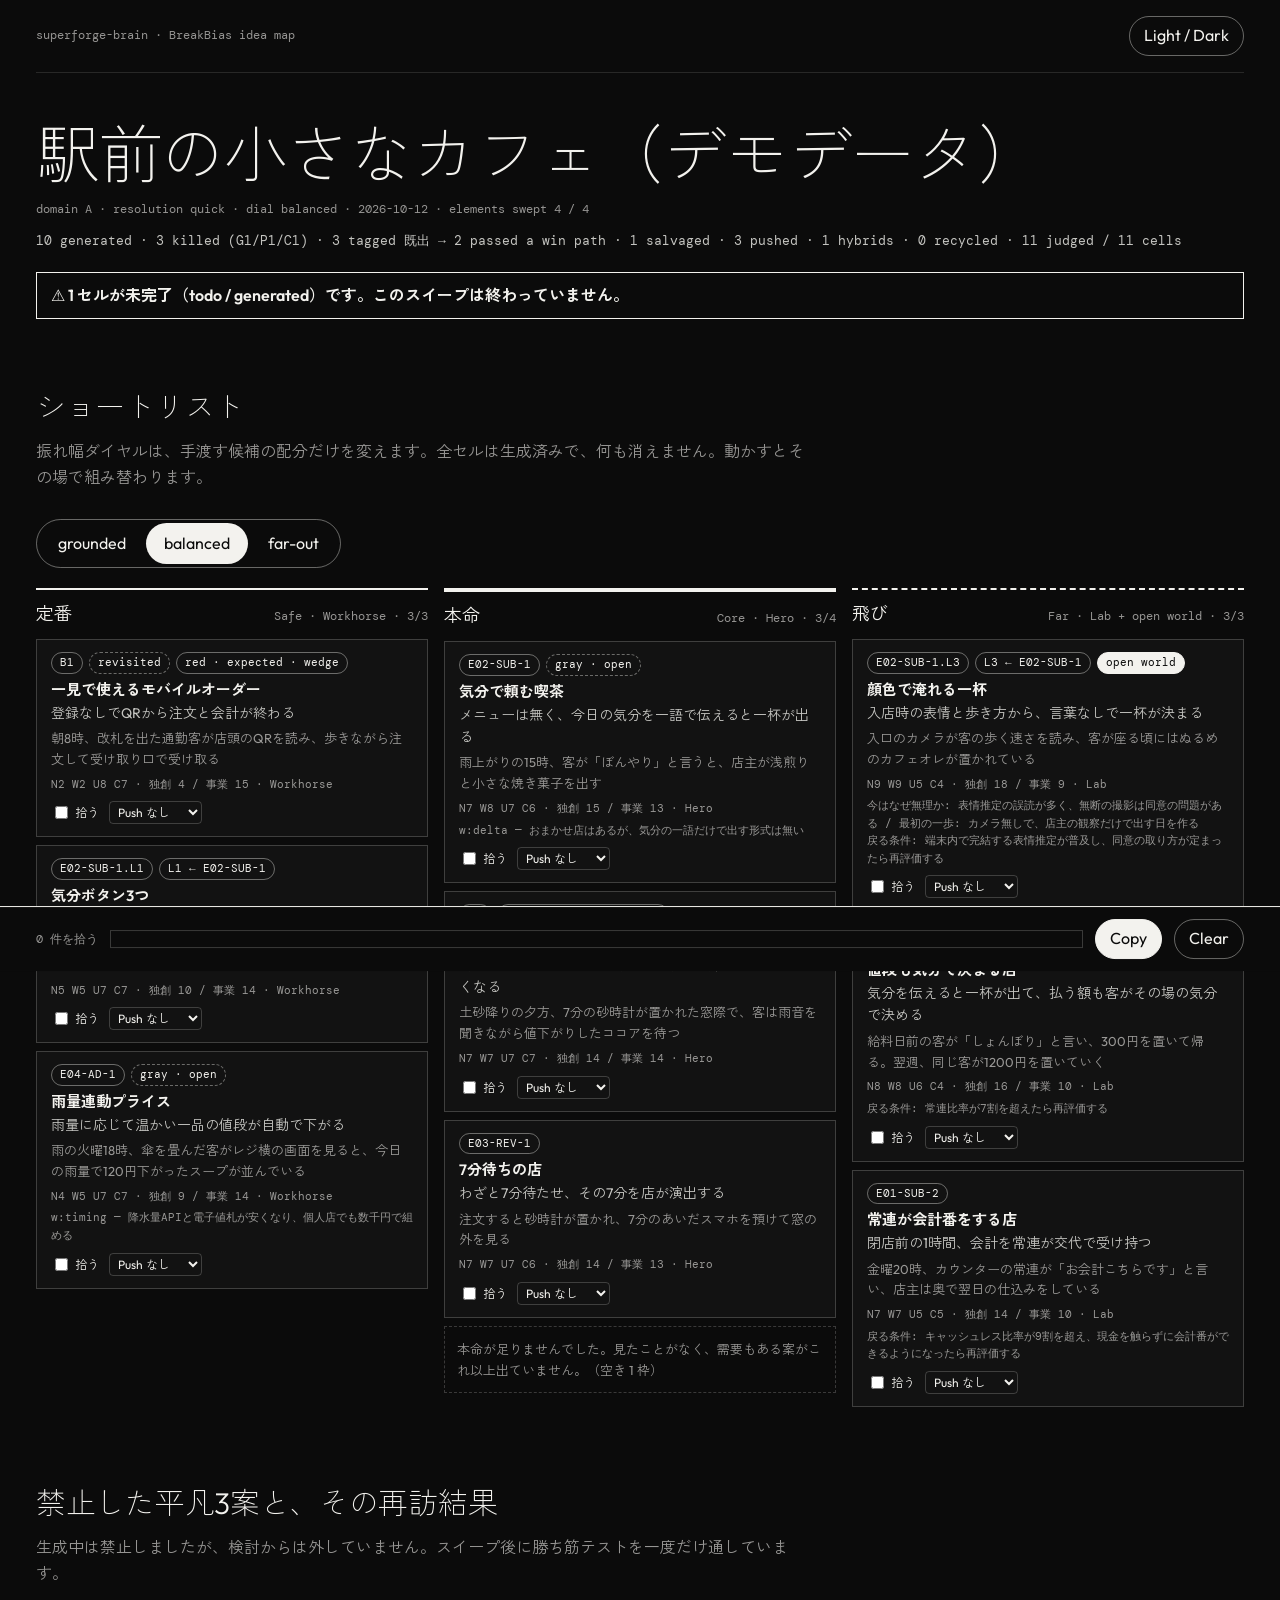
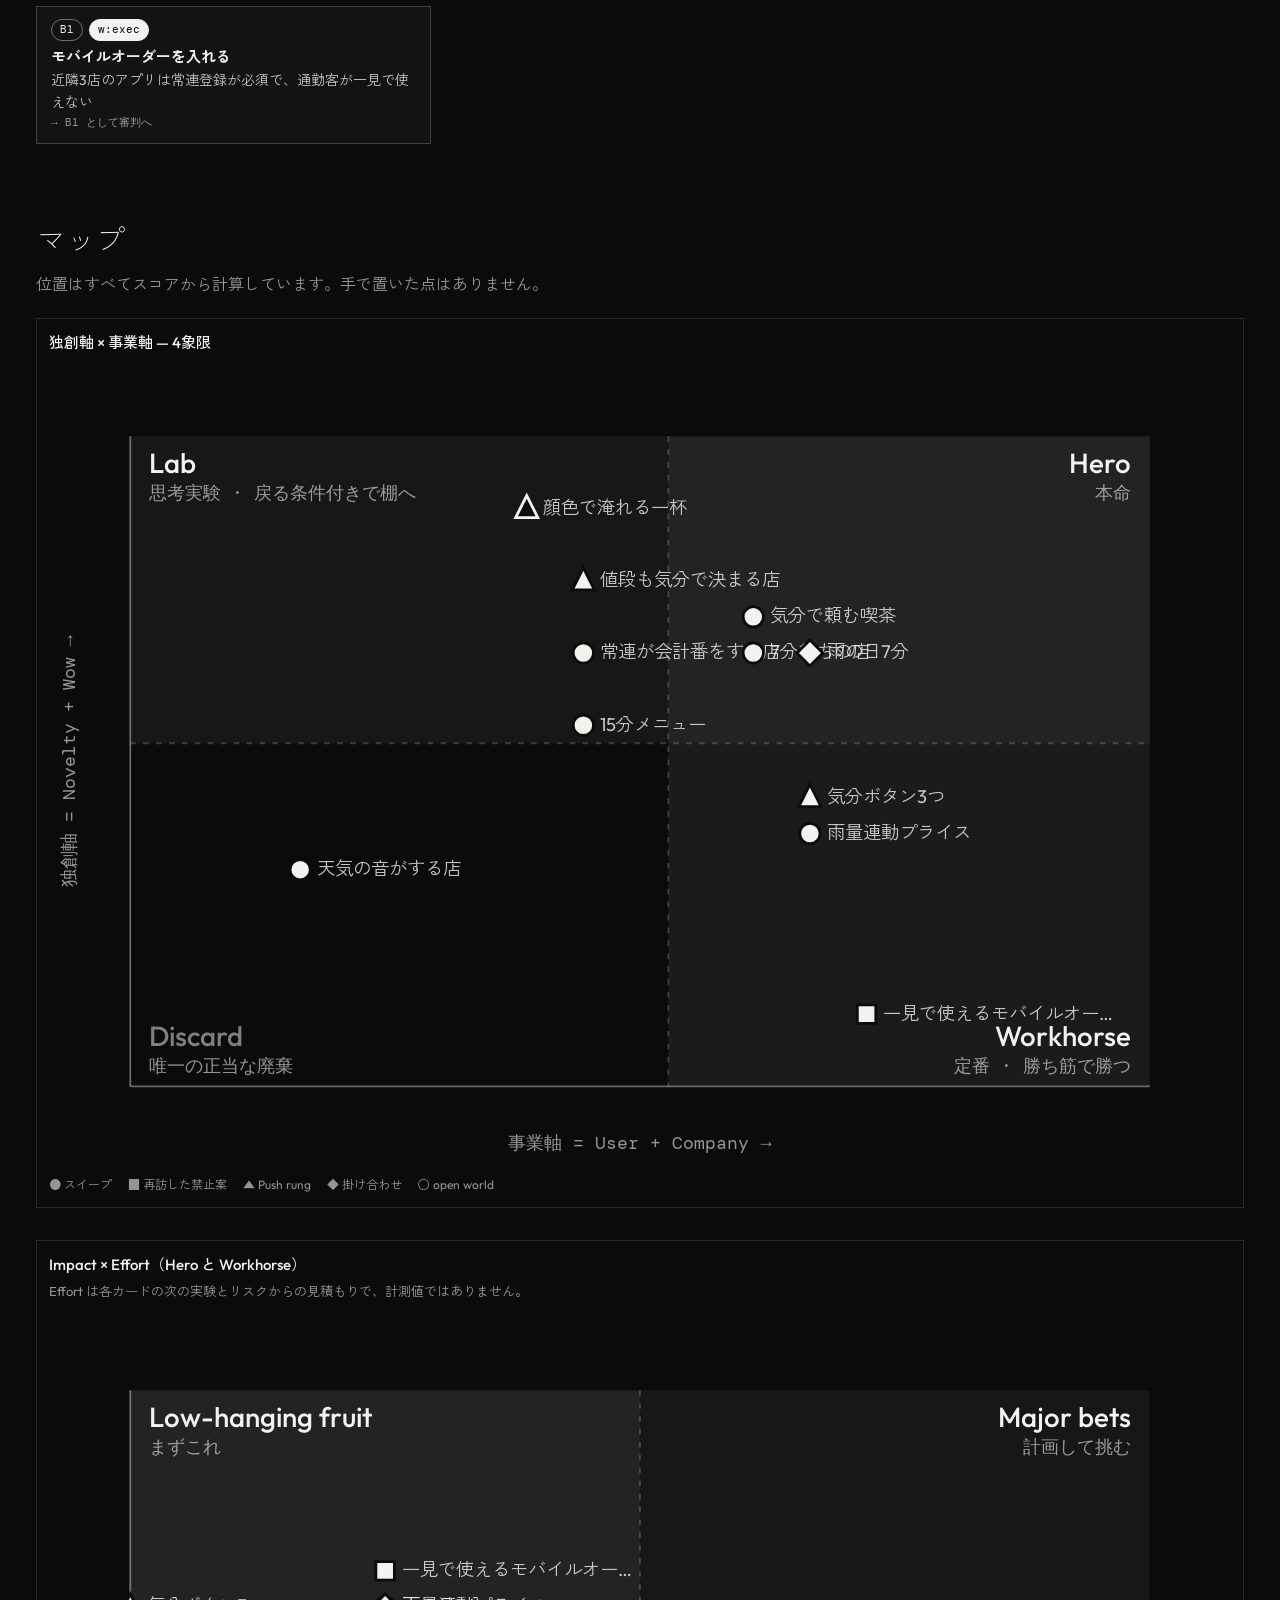
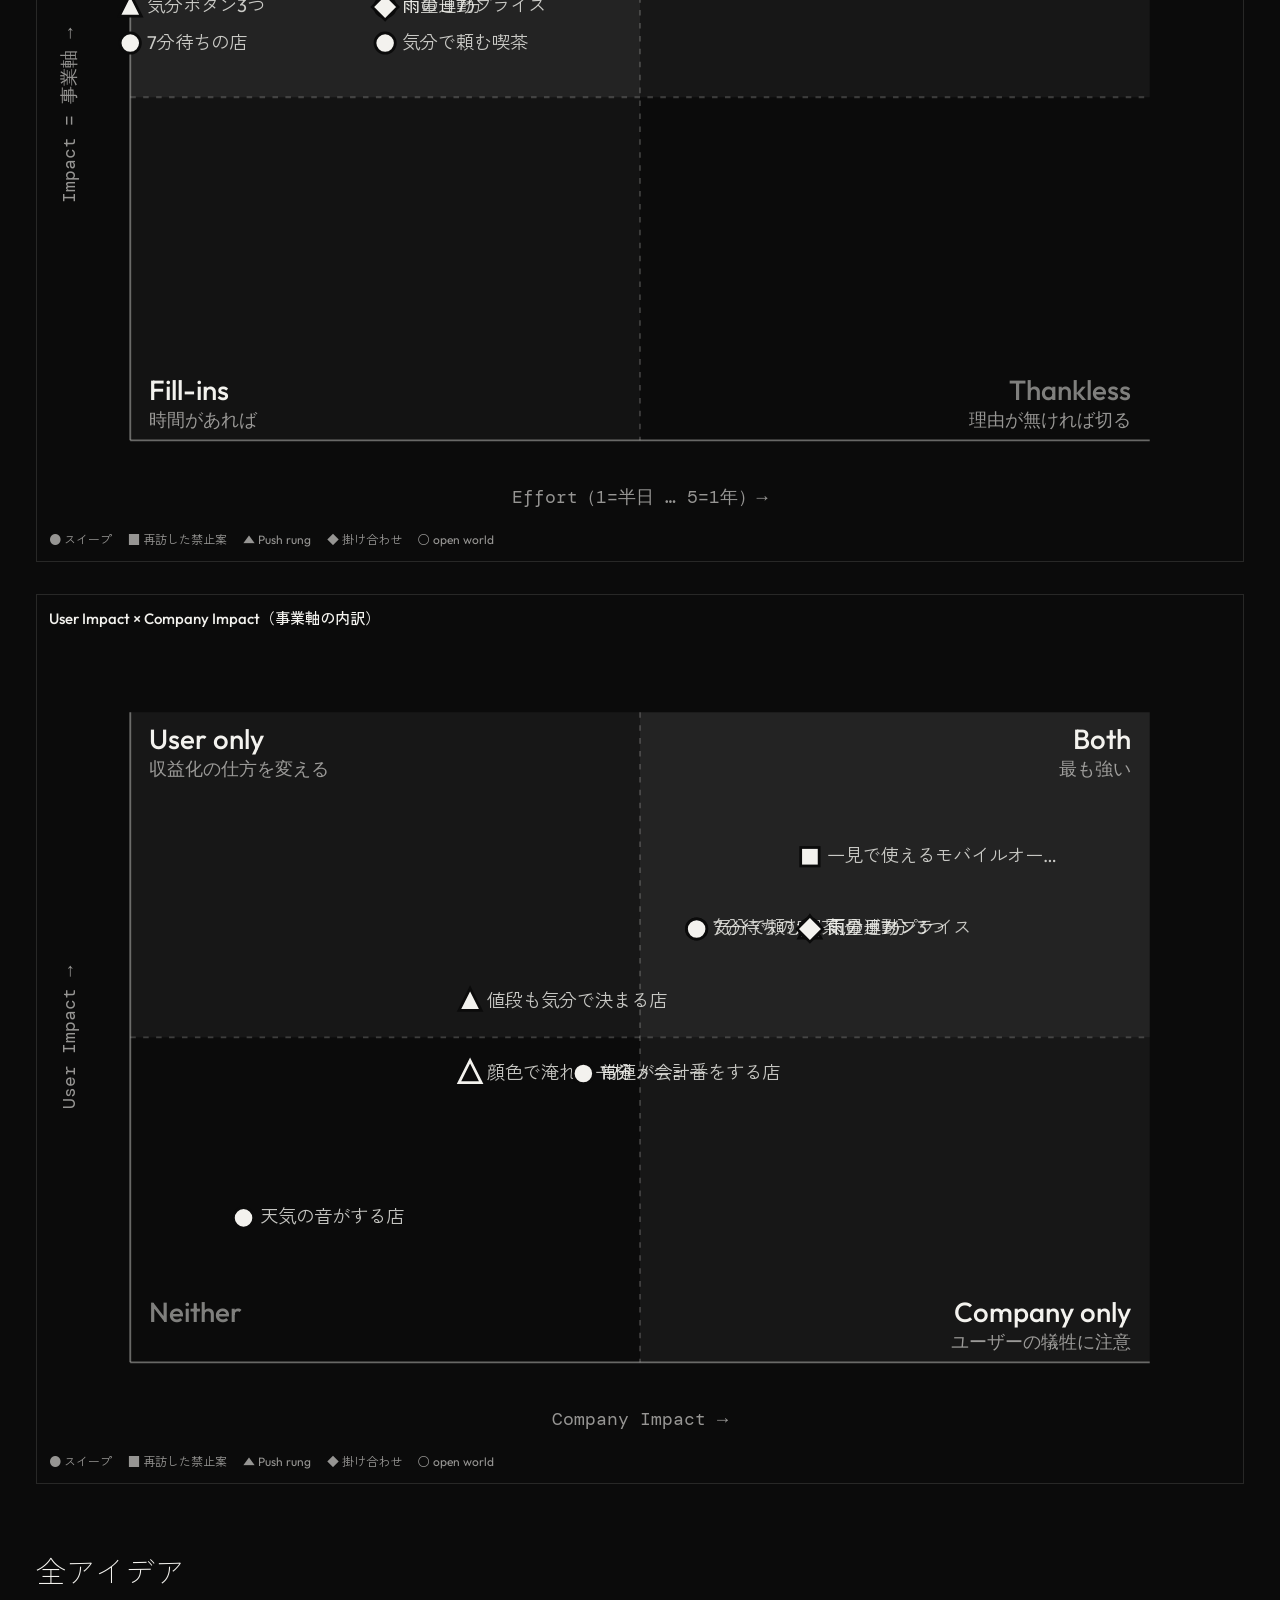
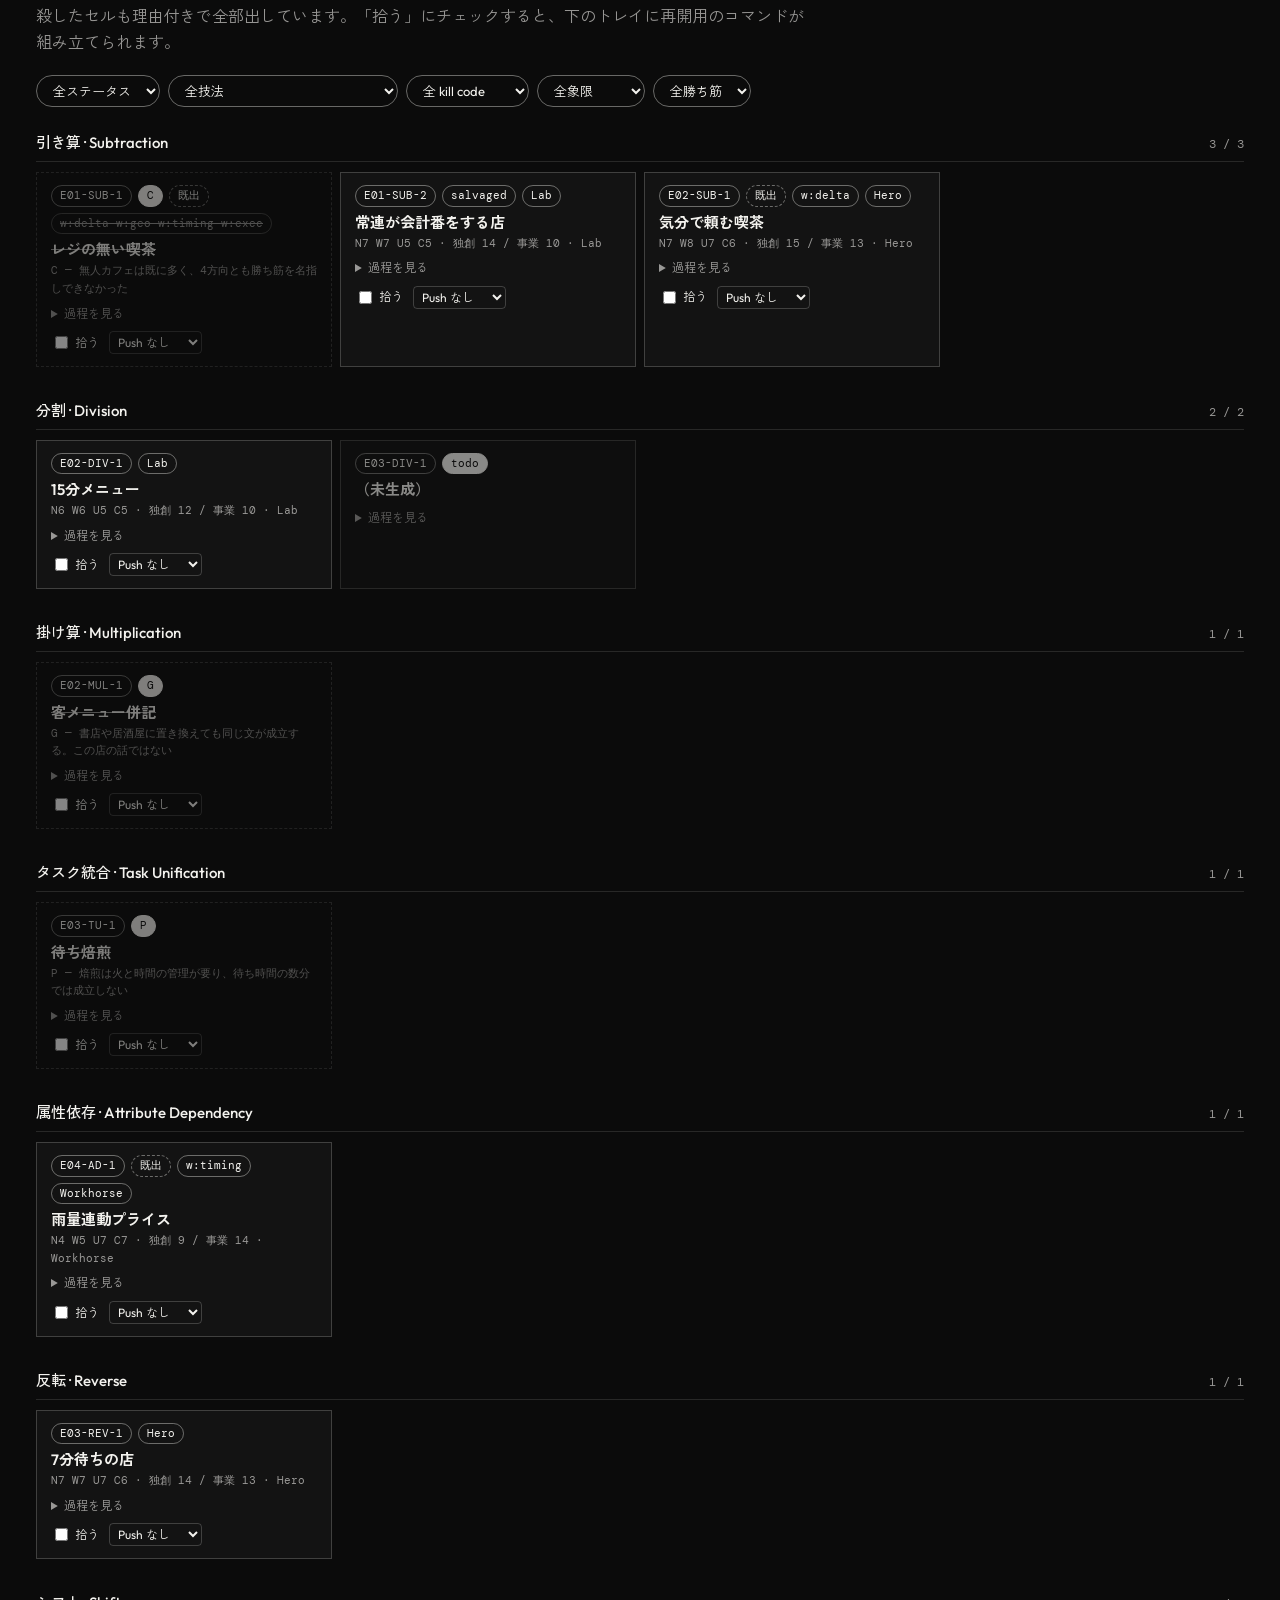
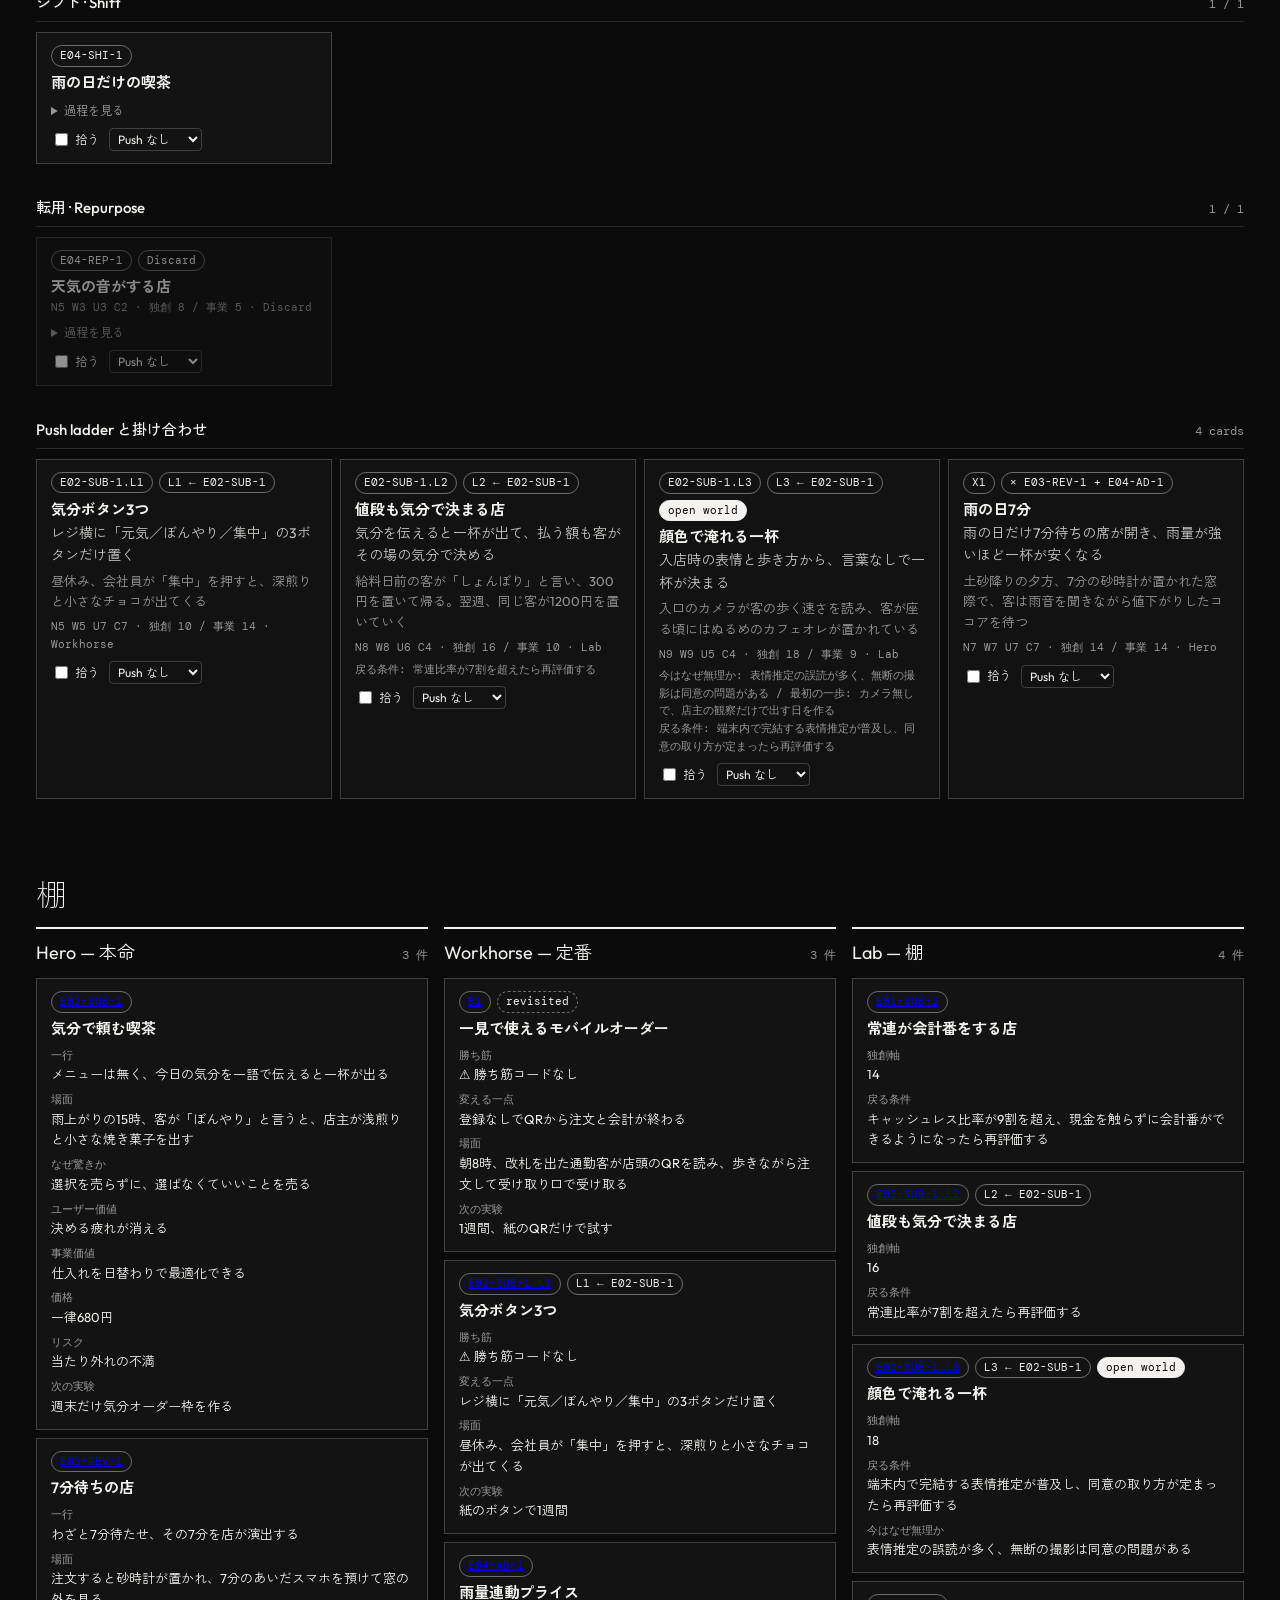
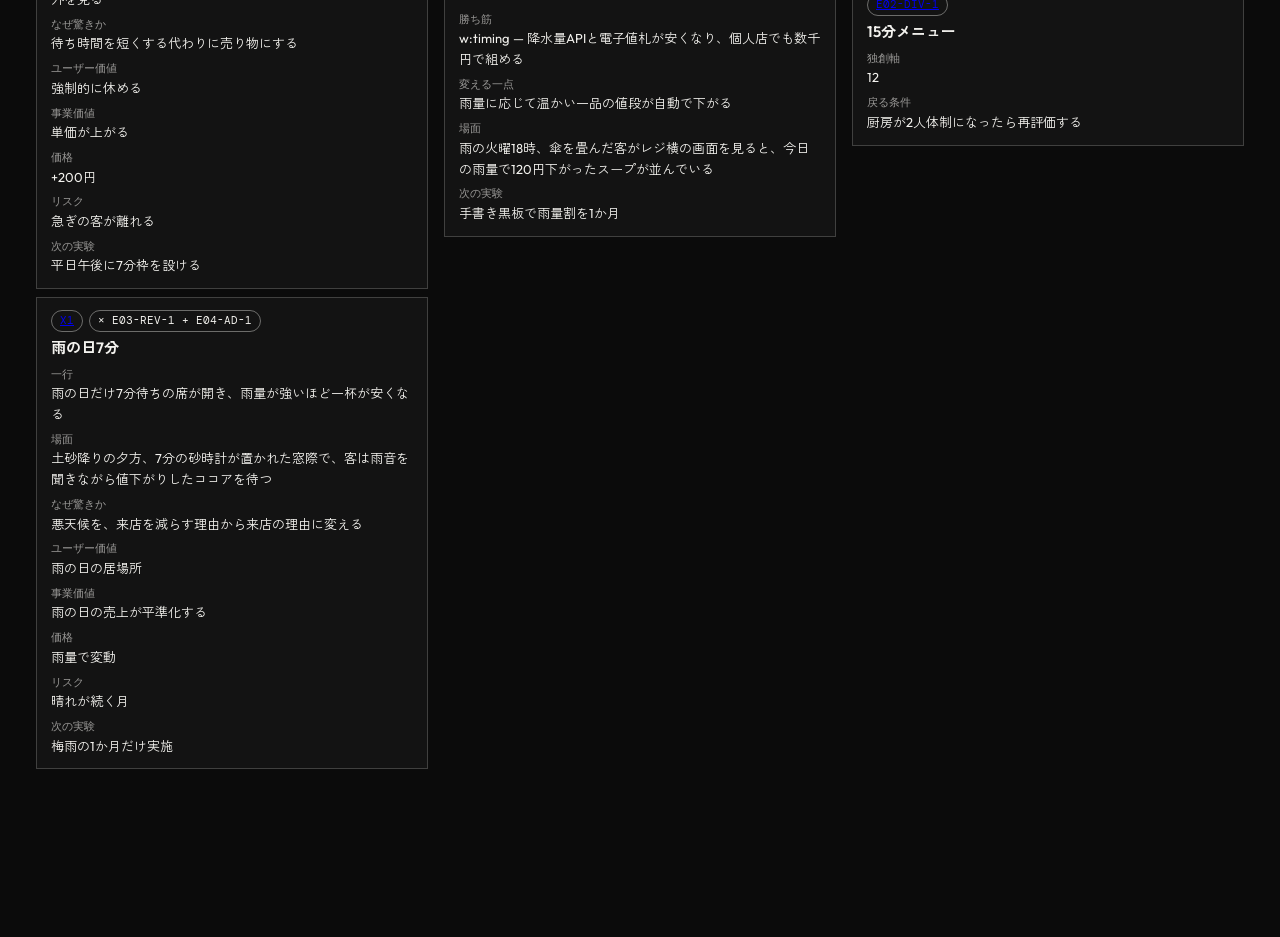
==== skills/superforge-brain/assets/idea-map.html @ 6068661b "superforge-brain v5: range dial, push ladder, recycle, fresh-context sweep Real runs surfaced two re" ====
<!doctype html>
<html lang="ja" class="dark">
<head>
<meta charset="utf-8">
<meta name="viewport" content="width=device-width, initial-scale=1">
<title>BreakBias Idea Map</title>
<!--
  Reference implementation of references/idea-map-output.md.
  To use: copy to docs/product-idea.html and replace ONLY the JSON inside
  <script type="application/json" id="ledger"> with docs/product-idea.ledger.json.
  Everything on the page — shortlist, maps, board, coverage line — is computed
  from that one object. Quadrants and lanes are derived from scores here and
  must never be written into the ledger.
  Visual language: cie-ds rules (two colours via tokens, Outfit + DM Mono +
  Zen Kaku Gothic New, no shadows, 280–420ms expo motion, reduced-motion aware).
  Fonts are progressive enhancement; the page works offline from file://.
-->
<link rel="stylesheet" href="https://fonts.googleapis.com/css2?family=DM+Mono:wght@400&family=Outfit:wght@100..900&family=Zen+Kaku+Gothic+New:wght@400;700&display=swap">
<style>
  :root {
    --cie-ink: #0b0b0b;
    --cie-paper: #f3f2ee;
    --cie-ease-expo: cubic-bezier(0.16, 1, 0.3, 1);
    --cie-dur: 320ms;
    --cie-dur-slow: 420ms;
    --cie-font-sans: "Outfit", "Zen Kaku Gothic New", system-ui, -apple-system, "Hiragino Sans", "Yu Gothic", sans-serif;
    --cie-font-mono: "DM Mono", ui-monospace, "SFMono-Regular", Menlo, monospace;
    --background: var(--cie-paper);
    --foreground: var(--cie-ink);
  }
  :root.dark {
    --background: var(--cie-ink);
    --foreground: var(--cie-paper);
  }
  /* alpha steps of the foreground — the only "other colours" allowed */
  :root { --fg-80: color-mix(in srgb, var(--foreground) 80%, transparent);
          --fg-60: color-mix(in srgb, var(--foreground) 60%, transparent);
          --fg-40: color-mix(in srgb, var(--foreground) 40%, transparent);
          --fg-20: color-mix(in srgb, var(--foreground) 20%, transparent);
          --fg-12: color-mix(in srgb, var(--foreground) 12%, transparent);
          --fg-06: color-mix(in srgb, var(--foreground) 6%, transparent);
          --fg-03: color-mix(in srgb, var(--foreground) 3%, transparent); }

  * { box-sizing: border-box; }
  html { -webkit-text-size-adjust: 100%; }
  body { margin: 0; background: var(--background); color: var(--foreground);
         font-family: var(--cie-font-sans); font-weight: 400; line-height: 1.6;
         transition: background var(--cie-dur) var(--cie-ease-expo), color var(--cie-dur) var(--cie-ease-expo); }
  .wrap { max-width: 1240px; margin: 0 auto; padding: 0 16px 160px; }
  .mono { font-family: var(--cie-font-mono); letter-spacing: 0; }
  h1 { font-weight: 200; font-size: clamp(32px, 6vw, 64px); line-height: 1.05; margin: 48px 0 12px; letter-spacing: -0.02em; }
  h2 { font-weight: 300; font-size: clamp(22px, 3vw, 30px); margin: 64px 0 8px; letter-spacing: -0.01em; }
  h3 { font-weight: 500; font-size: 15px; margin: 0; }
  p.lead { color: var(--fg-60); margin: 0 0 20px; max-width: 70ch; }
  hr { border: 0; border-top: 1px solid var(--fg-12); margin: 0; }
  button, select, input { font: inherit; color: inherit; }
  :focus-visible { outline: 2px solid var(--foreground); outline-offset: 2px; }

  .topbar { display: flex; justify-content: space-between; align-items: center; gap: 12px;
            padding: 16px 0; border-bottom: 1px solid var(--fg-12); }
  .tag { font-family: var(--cie-font-mono); font-size: 12px; color: var(--fg-60); }
  .btn { background: transparent; border: 1px solid var(--fg-40); border-radius: 999px; padding: 6px 14px;
         cursor: pointer; transition: background var(--cie-dur) var(--cie-ease-expo), border-color var(--cie-dur) var(--cie-ease-expo); }
  .btn:hover { border-color: var(--foreground); }
  .btn.solid { background: var(--foreground); color: var(--background); border-color: var(--foreground); }
  .coverage { font-family: var(--cie-font-mono); font-size: 13px; color: var(--fg-80); padding: 12px 0; }
  .warn { border: 1px solid var(--foreground); padding: 10px 14px; margin: 8px 0; font-weight: 600; }
  .warn::before { content: "⚠ "; }

  /* dial */
  .dial { display: inline-flex; border: 1px solid var(--fg-40); border-radius: 999px; padding: 3px; gap: 2px; margin: 8px 0 20px; }
  .dial button { border: 0; background: transparent; padding: 8px 18px; border-radius: 999px; cursor: pointer;
                 transition: background var(--cie-dur) var(--cie-ease-expo), color var(--cie-dur) var(--cie-ease-expo); }
  .dial button[aria-pressed="true"] { background: var(--foreground); color: var(--background); }
  .lanes { display: grid; grid-template-columns: repeat(3, minmax(0, 1fr)); gap: 16px; }
  .lane { border-top: 2px solid var(--foreground); padding-top: 10px; min-width: 0; }
  .lane[data-lane="safe"] { border-top-style: solid; }
  .lane[data-lane="core"] { border-top-width: 4px; }
  .lane[data-lane="far"] { border-top-style: dashed; }
  .lane-head { display: flex; justify-content: space-between; align-items: baseline; margin-bottom: 10px; }
  .lane-head h3 { font-size: 18px; font-weight: 400; }
  .slot-empty { border: 1px dashed var(--fg-20); padding: 12px; font-size: 13px; color: var(--fg-60); margin-bottom: 8px; }

  /* cards */
  .card { border: 1px solid var(--fg-20); padding: 12px 14px; margin-bottom: 8px; background: var(--fg-03);
          transition: border-color var(--cie-dur) var(--cie-ease-expo), opacity var(--cie-dur) var(--cie-ease-expo), transform var(--cie-dur) var(--cie-ease-expo); }
  .card:hover { border-color: var(--fg-60); }
  .card.enter { animation: rise var(--cie-dur-slow) var(--cie-ease-expo) both; }
  @keyframes rise { from { opacity: 0; transform: translateY(6px); } to { opacity: 1; transform: none; } }
  .card .row { display: flex; gap: 6px; flex-wrap: wrap; align-items: center; margin-bottom: 4px; }
  .card .name { font-weight: 600; font-size: 15px; }
  .card .line { font-size: 14px; color: var(--fg-80); }
  .card .scene { font-size: 13px; color: var(--fg-60); margin-top: 4px; }
  .card.killed { opacity: .5; background: transparent; border-style: dashed; }
  .card.killed .name, .card.killed .line { text-decoration: line-through; text-decoration-color: var(--fg-60); }
  .card.dim { opacity: .55; }
  .badge { font-family: var(--cie-font-mono); font-size: 11px; border: 1px solid var(--fg-40); border-radius: 999px; padding: 1px 8px; white-space: nowrap; }
  .badge.solid { background: var(--foreground); color: var(--background); border-color: var(--foreground); }
  .badge.strike { text-decoration: line-through; opacity: .6; }
  .badge.dashed { border-style: dashed; }
  .meta { font-family: var(--cie-font-mono); font-size: 11px; color: var(--fg-60); }
  .card details { margin-top: 6px; font-size: 13px; }
  .card summary { cursor: pointer; color: var(--fg-60); font-size: 12px; }
  .trace { margin: 6px 0 0; padding: 0; list-style: none; border-left: 1px solid var(--fg-20); }
  .trace li { padding: 2px 0 2px 10px; color: var(--fg-80); }
  .trace b { font-weight: 500; color: var(--foreground); }
  .actions { display: flex; gap: 10px; align-items: center; margin-top: 8px; font-size: 12px; flex-wrap: wrap; }
  .actions label { display: inline-flex; gap: 4px; align-items: center; cursor: pointer; }
  .actions select { background: transparent; border: 1px solid var(--fg-20); border-radius: 4px; padding: 2px 4px; font-size: 12px; }
  .actions select option { background: var(--background); }

  /* banned */
  .banned { display: grid; grid-template-columns: repeat(3, minmax(0, 1fr)); gap: 12px; }

  /* maps */
  .maps { display: grid; grid-template-columns: minmax(0, 1fr); gap: 32px; }
  .mapbox { border: 1px solid var(--fg-12); padding: 12px; }
  .mapbox svg { width: 100%; height: auto; display: block; overflow: visible; }
  .legend { display: flex; gap: 16px; flex-wrap: wrap; font-size: 12px; color: var(--fg-60); margin-top: 8px; }
  .tray-inline { font-size: 12px; color: var(--fg-60); margin-top: 6px; }
  svg text { fill: var(--foreground); font-family: var(--cie-font-sans); }
  svg .q-label { font-size: 15px; font-weight: 500; }
  svg .q-sub { font-size: 10px; fill: var(--fg-60); font-family: var(--cie-font-mono); }
  svg .axis { stroke: var(--fg-40); stroke-width: 1; }
  svg .grid { stroke: var(--fg-20); stroke-width: 1; stroke-dasharray: 3 4; }
  svg .pt { fill: var(--foreground); stroke: var(--background); stroke-width: 1.5; cursor: pointer;
            transition: transform var(--cie-dur) var(--cie-ease-expo); transform-box: fill-box; transform-origin: center; }
  svg .pt:hover { transform: scale(1.6); }
  svg .pt.hollow { fill: var(--background); stroke: var(--foreground); stroke-width: 1.5; }
  svg .pt-label { font-size: 10px; fill: var(--fg-80); pointer-events: none; }

  /* filters + board */
  .filters { display: flex; gap: 8px; flex-wrap: wrap; margin: 12px 0 16px; align-items: center; }
  .filters select { background: transparent; border: 1px solid var(--fg-40); border-radius: 999px; padding: 6px 12px; font-size: 13px; }
  .filters select option { background: var(--background); }
  .tech { margin-top: 24px; }
  .tech-head { display: flex; justify-content: space-between; align-items: baseline; border-bottom: 1px solid var(--fg-12); padding-bottom: 6px; margin-bottom: 10px; }
  .grid-cards { display: grid; grid-template-columns: repeat(auto-fill, minmax(260px, 1fr)); gap: 8px; }

  .shelves { display: grid; grid-template-columns: repeat(3, minmax(0, 1fr)); gap: 16px; }
  dl.kv { margin: 6px 0 0; font-size: 13px; }
  dl.kv dt { color: var(--fg-60); font-size: 11px; font-family: var(--cie-font-mono); margin-top: 6px; }
  dl.kv dd { margin: 0; }

  /* recycle tray */
  .tray { position: fixed; left: 0; right: 0; bottom: 0; background: var(--background); border-top: 1px solid var(--foreground);
          transform: translateY(110%); transition: transform var(--cie-dur) var(--cie-ease-expo); z-index: 10; }
  .tray.open { transform: none; }
  .tray .inner { max-width: 1240px; margin: 0 auto; padding: 12px 16px; display: flex; gap: 12px; align-items: center; flex-wrap: wrap; }
  .tray pre { flex: 1 1 420px; margin: 0; font-family: var(--cie-font-mono); font-size: 13px; white-space: pre-wrap; word-break: break-all;
              border: 1px solid var(--fg-20); padding: 8px 10px; min-width: 0; }

  @media (max-width: 860px) {
    .lanes, .banned, .shelves { grid-template-columns: minmax(0, 1fr); }
  }
  @media (prefers-reduced-motion: reduce) {
    *, *::before, *::after { animation: none !important; transition: none !important; }
  }
</style>
</head>
<body>
<div class="wrap">
  <div class="topbar">
    <span class="tag">superforge-brain · BreakBias idea map</span>
    <button class="btn" id="theme" type="button" aria-label="Toggle light and dark">Light / Dark</button>
  </div>

  <header>
    <h1 id="title"></h1>
    <div class="tag" id="meta"></div>
    <div class="coverage" id="coverage"></div>
    <div id="warnings"></div>
  </header>

  <section aria-labelledby="h-short">
    <h2 id="h-short">ショートリスト</h2>
    <p class="lead">振れ幅ダイヤルは、手渡す候補の配分だけを変えます。全セルは生成済みで、何も消えません。動かすとその場で組み替わります。</p>
    <div class="dial" role="group" aria-label="Range dial" id="dial"></div>
    <div class="lanes" id="lanes"></div>
  </section>

  <section aria-labelledby="h-banned">
    <h2 id="h-banned">禁止した平凡3案と、その再訪結果</h2>
    <p class="lead">生成中は禁止しましたが、検討からは外していません。スイープ後に勝ち筋テストを一度だけ通しています。</p>
    <div class="banned" id="banned"></div>
  </section>

  <section aria-labelledby="h-maps">
    <h2 id="h-maps">マップ</h2>
    <p class="lead">位置はすべてスコアから計算しています。手で置いた点はありません。</p>
    <div class="maps" id="maps"></div>
  </section>

  <section aria-labelledby="h-board">
    <h2 id="h-board">全アイデア</h2>
    <p class="lead">殺したセルも理由付きで全部出しています。「拾う」にチェックすると、下のトレイに再開用のコマンドが組み立てられます。</p>
    <div class="filters" id="filters"></div>
    <div id="board"></div>
  </section>

  <section aria-labelledby="h-shelves">
    <h2 id="h-shelves">棚</h2>
    <div class="shelves" id="shelves"></div>
  </section>
</div>

<div class="tray" id="tray" aria-live="polite">
  <div class="inner">
    <span class="tag" id="tray-count"></span>
    <pre id="tray-cmd"></pre>
    <button class="btn solid" id="tray-copy" type="button">Copy</button>
    <button class="btn" id="tray-clear" type="button">Clear</button>
  </div>
</div>

<script type="application/json" id="ledger">
{
  "schema": "breakbias-ledger/1",
  "subject": "駅前の小さなカフェ（デモデータ）",
  "domain": "A",
  "resolution": "quick",
  "dial": "balanced",
  "generated": "2026-10-12",
  "elements": [
    {"id": "E01", "name": "レジカウンター", "lens": "structural", "bias": "注文と会計は同じ場所で人が受ける", "break_potential": "high", "obvious": ["セルフレジ", "モバイルオーダー", "ポイントカード"]},
    {"id": "E02", "name": "メニュー", "lens": "structural", "bias": "メニューは客が選ぶもの", "break_potential": "high", "obvious": ["季節限定", "写真付きメニュー", "おすすめ表示"]},
    {"id": "E03", "name": "待ち時間", "lens": "process", "bias": "待ち時間は短いほど良い", "break_potential": "med", "obvious": ["呼び出しベル", "事前注文", "Wi-Fi"]},
    {"id": "E04", "name": "天気", "lens": "relational", "bias": "天気は店の外の話", "break_potential": "high", "obvious": ["雨の日割引", "テラス席", "温かい新メニュー"]}
  ],
  "banned": [
    {"id": "B1", "idea": "モバイルオーダーを入れる", "revisit": {"win_path": "w:exec", "reason": "近隣3店のアプリは常連登録が必須で、通勤客が一見で使えない", "card_id": "B1"}},
    {"id": "B2", "idea": "ポイントカードで再来店を促す", "revisit": {"win_path": null, "reason": "差分・地理・時機・実行のどれも名指しできなかった", "card_id": null}},
    {"id": "B3", "idea": "季節限定メニューを出す", "revisit": {"win_path": null, "reason": "全チェーンが既にやっており、変える一点が見つからない", "card_id": null}}
  ],
  "cells": [
    {"id": "E01-SUB-1", "element_id": "E01", "technique": "Subtraction", "sub_method": "除去のみ", "bias": "注文は人が受ける", "form": "レジが無い店", "provider": "人件費とレジ待ちが消える", "user": "並ばずに座れる", "concept": "レジの無い喫茶", "status": "killed", "kill_code": "C", "kill_reason": "無人カフェは既に多く、4方向とも勝ち筋を名指しできなかった", "prior_art": true, "win_path": null, "win_reason": null, "salvaged": false, "merged_into": null, "recycled": false},
    {"id": "E01-SUB-2", "element_id": "E01", "technique": "Subtraction", "sub_method": "除去+代替", "bias": "会計は店員がする", "form": "会計を常連客が交代で受け持つ", "provider": "閉店前の人手が浮く", "user": "常連が店の一部になれる", "concept": "常連が会計番をする店", "status": "judged", "kill_code": null, "kill_reason": null, "prior_art": false, "win_path": null, "win_reason": null, "salvaged": true, "merged_into": null, "recycled": false},
    {"id": "E02-SUB-1", "element_id": "E02", "technique": "Subtraction", "sub_method": "除去のみ", "bias": "メニューは客が選ぶ", "form": "メニューが無い。客は今日の気分だけを言う", "provider": "仕入れを日替わりで最適化できる", "user": "選ぶ疲れが消える", "concept": "気分で頼む喫茶", "status": "judged", "kill_code": null, "kill_reason": null, "prior_art": true, "win_path": "w:delta", "win_reason": "おまかせ店はあるが、気分の一語だけで出す形式は無い", "salvaged": false, "merged_into": null, "recycled": false},
    {"id": "E02-DIV-1", "element_id": "E02", "technique": "Division", "sub_method": "時間分割", "bias": "メニューは一日中同じ", "form": "15分ごとにメニューが入れ替わる", "provider": "ロスを時間で吸収できる", "user": "その時間にしか無い一品", "concept": "15分メニュー", "status": "judged", "kill_code": null, "kill_reason": null, "prior_art": false, "win_path": null, "win_reason": null, "salvaged": false, "merged_into": null, "recycled": false},
    {"id": "E02-MUL-1", "element_id": "E02", "technique": "Multiplication", "sub_method": "×2（所有者を変える）", "bias": "メニューは店が書く", "form": "客が書いたメニューが店のメニューと並ぶ", "provider": "開発コストが下がる", "user": "自分の一品が店に載る", "concept": "客メニュー併記", "status": "killed", "kill_code": "G", "kill_reason": "書店や居酒屋に置き換えても同じ文が成立する。この店の話ではない", "prior_art": false, "win_path": null, "win_reason": null, "salvaged": false, "merged_into": null, "recycled": false},
    {"id": "E03-REV-1", "element_id": "E03", "technique": "Reverse", "sub_method": "コア前提反転", "bias": "待ち時間は短いほど良い", "form": "わざと7分待たせる。その7分が商品", "provider": "回転率は落ちるが単価が上がる", "user": "強制的な休憩が手に入る", "concept": "7分待ちの店", "status": "judged", "kill_code": null, "kill_reason": null, "prior_art": false, "win_path": null, "win_reason": null, "salvaged": false, "merged_into": null, "recycled": false},
    {"id": "E03-TU-1", "element_id": "E03", "technique": "Task Unification", "sub_method": "内部要素に新機能", "bias": "待ち時間は無駄", "form": "待ち時間に豆の焙煎を客が手伝う", "provider": "焙煎の人手", "user": "体験が残る", "concept": "待ち焙煎", "status": "killed", "kill_code": "P", "kill_reason": "焙煎は火と時間の管理が要り、待ち時間の数分では成立しない", "prior_art": false, "win_path": null, "win_reason": null, "salvaged": false, "merged_into": null, "recycled": false},
    {"id": "E04-AD-1", "element_id": "E04", "technique": "Attribute Dependency", "sub_method": "価格×雨量", "bias": "天気は店の外の話", "form": "雨量に応じて温かい一品の値段が下がる", "provider": "雨の日の客足を補える", "user": "雨の日に寄る理由ができる", "concept": "雨量連動プライス", "status": "judged", "kill_code": null, "kill_reason": null, "prior_art": true, "win_path": "w:timing", "win_reason": "降水量APIと電子値札が安くなり、個人店でも数千円で組める", "salvaged": false, "merged_into": null, "recycled": false},
    {"id": "E04-REP-1", "element_id": "E04", "technique": "Repurpose", "sub_method": "Senses", "bias": "天気は見るもの", "form": "店内の音が外の天気をそのまま流す", "provider": "雰囲気づくりが無料", "user": "外を見ずに天気が分かる", "concept": "天気の音がする店", "status": "judged", "kill_code": null, "kill_reason": null, "prior_art": false, "win_path": null, "win_reason": null, "salvaged": false, "merged_into": null, "recycled": false},
    {"id": "E04-SHI-1", "element_id": "E04", "technique": "Shift", "sub_method": "2軸ベクトル反転", "bias": "晴れの日が稼ぎ時", "form": "雨の日だけ開く店", "provider": "晴れの日は別業態で稼ぐ", "user": "雨の日の居場所", "concept": "雨の日だけの喫茶", "status": "survived", "kill_code": null, "kill_reason": null, "prior_art": false, "win_path": null, "win_reason": null, "salvaged": false, "merged_into": null, "recycled": false},
    {"id": "E03-DIV-1", "element_id": "E03", "technique": "Division", "sub_method": "時間分割", "bias": "待つのは店内", "form": "", "provider": "", "user": "", "concept": "", "status": "todo", "kill_code": null, "kill_reason": null, "prior_art": false, "win_path": null, "win_reason": null, "salvaged": false, "merged_into": null, "recycled": false}
  ],
  "cards": [
    {"id": "B1", "source": "revisited", "parent": null, "rung": null, "parents": null, "open_world": false, "name": "一見で使えるモバイルオーダー", "one_line": "登録なしでQRから注文と会計が終わる", "scene": "朝8時、改札を出た通勤客が店頭のQRを読み、歩きながら注文して受け取り口で受け取る", "why_surprising": "", "user_value": "朝の5分が戻る", "business_value": "朝のピークの取りこぼしが減る", "price": "決済手数料のみ", "risks": "常連の会話が減る", "next_experiment": "1週間、紙のQRだけで試す", "impossible_today": null, "first_step": null, "scores": {"novelty": 2, "wow": 2, "user": 8, "company": 7}, "effort": 2, "lab_reentry": null, "market": {"status": "red", "verdict": "wedge", "note": "近隣は会員登録必須。一見対応が楔"}},
    {"id": "E01-SUB-2", "source": "sweep", "parent": null, "rung": null, "parents": null, "open_world": false, "name": "常連が会計番をする店", "one_line": "閉店前の1時間、会計を常連が交代で受け持つ", "scene": "金曜20時、カウンターの常連が「お会計こちらです」と言い、店主は奥で翌日の仕込みをしている", "why_surprising": "客と店員の境目を店が自分で崩す", "user_value": "常連が役割を持てる", "business_value": "閉店前の人件費が浮く", "price": "会計番はコーヒー無料", "risks": "金銭トラブル、保険", "next_experiment": "常連3人と月1回だけ試す", "impossible_today": null, "first_step": null, "scores": {"novelty": 7, "wow": 7, "user": 5, "company": 5}, "effort": 2, "lab_reentry": "キャッシュレス比率が9割を超え、現金を触らずに会計番ができるようになったら再評価する", "market": null},
    {"id": "E02-SUB-1", "source": "sweep", "parent": null, "rung": null, "parents": null, "open_world": false, "name": "気分で頼む喫茶", "one_line": "メニューは無く、今日の気分を一語で伝えると一杯が出る", "scene": "雨上がりの15時、客が「ぼんやり」と言うと、店主が浅煎りと小さな焼き菓子を出す", "why_surprising": "選択を売らずに、選ばなくていいことを売る", "user_value": "決める疲れが消える", "business_value": "仕入れを日替わりで最適化できる", "price": "一律680円", "risks": "当たり外れの不満", "next_experiment": "週末だけ気分オーダー枠を作る", "impossible_today": null, "first_step": null, "scores": {"novelty": 7, "wow": 8, "user": 7, "company": 6}, "effort": 2, "lab_reentry": null, "market": {"status": "gray", "verdict": "open", "note": "おまかせ業態はあるが気分起点は無い"}},
    {"id": "E02-SUB-1.L1", "source": "push", "parent": "E02-SUB-1", "rung": 1, "parents": null, "open_world": false, "name": "気分ボタン3つ", "one_line": "レジ横に「元気／ぼんやり／集中」の3ボタンだけ置く", "scene": "昼休み、会社員が「集中」を押すと、深煎りと小さなチョコが出てくる", "why_surprising": "", "user_value": "3秒で決まる", "business_value": "既存メニューのままで始められる", "price": "追加費用なし", "risks": "飽き", "next_experiment": "紙のボタンで1週間", "impossible_today": null, "first_step": null, "scores": {"novelty": 5, "wow": 5, "user": 7, "company": 7}, "effort": 1, "lab_reentry": null, "market": null},
    {"id": "E02-SUB-1.L2", "source": "push", "parent": "E02-SUB-1", "rung": 2, "parents": null, "open_world": false, "name": "値段も気分で決まる店", "one_line": "気分を伝えると一杯が出て、払う額も客がその場の気分で決める", "scene": "給料日前の客が「しょんぼり」と言い、300円を置いて帰る。翌週、同じ客が1200円を置いていく", "why_surprising": "価格という前提まで客に渡す", "user_value": "懐具合に合わせられる", "business_value": "常連の平均単価が上がる事例がある", "price": "客が決める", "risks": "赤字日", "next_experiment": "閉店前1時間だけ試す", "impossible_today": null, "first_step": null, "scores": {"novelty": 8, "wow": 8, "user": 6, "company": 4}, "effort": 2, "lab_reentry": "常連比率が7割を超えたら再評価する", "market": null},
    {"id": "E02-SUB-1.L3", "source": "push", "parent": "E02-SUB-1", "rung": 3, "parents": null, "open_world": true, "name": "顔色で淹れる一杯", "one_line": "入店時の表情と歩き方から、言葉なしで一杯が決まる", "scene": "入口のカメラが客の歩く速さを読み、客が座る頃にはぬるめのカフェオレが置かれている", "why_surprising": "注文という行為そのものが消える", "user_value": "言葉にしなくていい", "business_value": "体験そのものが話題になる", "price": "一律900円", "risks": "プライバシー、誤読", "next_experiment": "店主の目視で同じことを1日やってみる", "impossible_today": "表情推定の誤読が多く、無断の撮影は同意の問題がある", "first_step": "カメラ無しで、店主の観察だけで出す日を作る", "scores": {"novelty": 9, "wow": 9, "user": 5, "company": 4}, "effort": 5, "lab_reentry": "端末内で完結する表情推定が普及し、同意の取り方が定まったら再評価する", "market": null},
    {"id": "E02-DIV-1", "source": "sweep", "parent": null, "rung": null, "parents": null, "open_world": false, "name": "15分メニュー", "one_line": "15分ごとに一品が入れ替わる", "scene": "14:45に入った客だけが、14:45〜15:00限定の柚子トーストを頼める", "why_surprising": "時間が限定性を作る", "user_value": "偶然の一品", "business_value": "ロスを時間で吸収", "price": "通常価格", "risks": "厨房負荷", "next_experiment": "午後だけ1時間試す", "impossible_today": null, "first_step": null, "scores": {"novelty": 6, "wow": 6, "user": 5, "company": 5}, "effort": 3, "lab_reentry": "厨房が2人体制になったら再評価する", "market": null},
    {"id": "E03-REV-1", "source": "sweep", "parent": null, "rung": null, "parents": null, "open_world": false, "name": "7分待ちの店", "one_line": "わざと7分待たせ、その7分を店が演出する", "scene": "注文すると砂時計が置かれ、7分のあいだスマホを預けて窓の外を見る", "why_surprising": "待ち時間を短くする代わりに売り物にする", "user_value": "強制的に休める", "business_value": "単価が上がる", "price": "+200円", "risks": "急ぎの客が離れる", "next_experiment": "平日午後に7分枠を設ける", "impossible_today": null, "first_step": null, "scores": {"novelty": 7, "wow": 7, "user": 7, "company": 6}, "effort": 1, "lab_reentry": null, "market": null},
    {"id": "E04-AD-1", "source": "sweep", "parent": null, "rung": null, "parents": null, "open_world": false, "name": "雨量連動プライス", "one_line": "雨量に応じて温かい一品の値段が自動で下がる", "scene": "雨の火曜18時、傘を畳んだ客がレジ横の画面を見ると、今日の雨量で120円下がったスープが並んでいる", "why_surprising": "", "user_value": "雨の日に寄る理由", "business_value": "雨の日の客足を補う", "price": "値下げ幅は雨量で変動", "risks": "晴れの日との落差", "next_experiment": "手書き黒板で雨量割を1か月", "impossible_today": null, "first_step": null, "scores": {"novelty": 4, "wow": 5, "user": 7, "company": 7}, "effort": 2, "lab_reentry": null, "market": {"status": "gray", "verdict": "open", "note": "天候割引はあるが、雨量連動の自動化は個人店に無い"}},
    {"id": "E04-REP-1", "source": "sweep", "parent": null, "rung": null, "parents": null, "open_world": false, "name": "天気の音がする店", "one_line": "店内のBGMが外の天気をそのまま流す", "scene": "", "why_surprising": "雰囲気がある", "user_value": "心地よい", "business_value": "差別化", "price": "", "risks": "", "next_experiment": "", "impossible_today": null, "first_step": null, "scores": {"novelty": 5, "wow": 3, "user": 3, "company": 2}, "effort": null, "lab_reentry": null, "market": null},
    {"id": "X1", "source": "hybrid", "parent": null, "rung": null, "parents": ["E03-REV-1", "E04-AD-1"], "open_world": false, "name": "雨の日7分", "one_line": "雨の日だけ7分待ちの席が開き、雨量が強いほど一杯が安くなる", "scene": "土砂降りの夕方、7分の砂時計が置かれた窓際で、客は雨音を聞きながら値下がりしたココアを待つ", "why_surprising": "悪天候を、来店を減らす理由から来店の理由に変える", "user_value": "雨の日の居場所", "business_value": "雨の日の売上が平準化する", "price": "雨量で変動", "risks": "晴れが続く月", "next_experiment": "梅雨の1か月だけ実施", "impossible_today": null, "first_step": null, "scores": {"novelty": 7, "wow": 7, "user": 7, "company": 7}, "effort": 2, "lab_reentry": null, "market": null}
  ]
}
</script>

<script>
(function () {
  "use strict";
  var L = JSON.parse(document.getElementById("ledger").textContent);

  var TECHS = ["Subtraction", "Division", "Multiplication", "Task Unification", "Attribute Dependency", "Reverse", "Shift", "Repurpose"];
  var TECH_JA = { "Subtraction": "引き算", "Division": "分割", "Multiplication": "掛け算", "Task Unification": "タスク統合", "Attribute Dependency": "属性依存", "Reverse": "反転", "Shift": "シフト", "Repurpose": "転用" };
  var QUOTA = { grounded: { safe: 5, core: 3, far: 2 }, balanced: { safe: 3, core: 4, far: 3 }, "far-out": { safe: 2, core: 3, far: 5 } };
  var LANES = [
    { key: "safe", ja: "定番", en: "Safe · Workhorse", empty: "定番が足りませんでした。ありふれていて確実に要る案が少ない、という結果です。" },
    { key: "core", ja: "本命", en: "Core · Hero", empty: "本命が足りませんでした。見たことがなく、需要もある案がこれ以上出ていません。" },
    { key: "far", ja: "飛び", en: "Far · Lab + open world", empty: "飛び枠が足りませんでした。Push ladder を far-out まで回すと増えます。" }
  ];
  var PUSH_FLAG = { grounded: "grounded", stretch: "stretch", "far-out": "far-out" };

  var cellsById = {}; L.cells.forEach(function (c) { cellsById[c.id] = c; });
  var cardsById = {}; L.cards.forEach(function (c) { cardsById[c.id] = c; });
  var elementsById = {}; L.elements.forEach(function (e) { elementsById[e.id] = e; });

  // ---- derived values (never stored) ----
  function orig(c) { return c.scores ? c.scores.novelty + c.scores.wow : null; }
  function viab(c) { return c.scores ? c.scores.user + c.scores.company : null; }
  function quadrant(c) {
    if (!c.scores) return null;
    var o = orig(c) >= 12, v = viab(c) >= 12;
    return o && v ? "Hero" : o ? "Lab" : v ? "Workhorse" : "Discard";
  }
  function lane(c) {
    if (c.open_world) return "far";
    var q = quadrant(c);
    return q === "Hero" ? "core" : q === "Workhorse" ? "safe" : q === "Lab" ? "far" : null;
  }
  function laneScore(c, key) {
    return key === "safe" ? viab(c) * 10 + (c.source === "revisited" ? 1 : 0) : key === "core" ? orig(c) + viab(c) : orig(c);
  }

  // ---- tiny DOM helper ----
  function h(tag, attrs) {
    var el = document.createElement(tag);
    if (attrs) Object.keys(attrs).forEach(function (k) {
      var v = attrs[k];
      if (v == null || v === false) return;
      if (k === "class") el.className = v;
      else if (k === "text") el.textContent = v;
      else if (k.slice(0, 2) === "on") el.addEventListener(k.slice(2), v);
      else el.setAttribute(k, v === true ? "" : v);
    });
    for (var i = 2; i < arguments.length; i++) {
      var ch = arguments[i];
      if (ch == null || ch === false) continue;
      if (Array.isArray(ch)) ch.forEach(function (x) { if (x != null && x !== false) el.appendChild(typeof x === "string" ? document.createTextNode(x) : x); });
      else el.appendChild(typeof ch === "string" ? document.createTextNode(ch) : ch);
    }
    return el;
  }
  var SVGNS = "http://www.w3.org/2000/svg";
  function s(tag, attrs, text) {
    var el = document.createElementNS(SVGNS, tag);
    Object.keys(attrs || {}).forEach(function (k) { el.setAttribute(k, attrs[k]); });
    if (text != null) el.textContent = text;
    return el;
  }

  // ---- theme ----
  var root = document.documentElement;
  try { var saved = localStorage.getItem("bb-theme"); if (saved === "light") root.classList.remove("dark"); } catch (e) {}
  document.getElementById("theme").addEventListener("click", function () {
    root.classList.toggle("dark");
    try { localStorage.setItem("bb-theme", root.classList.contains("dark") ? "dark" : "light"); } catch (e) {}
  });

  // ---- header ----
  document.getElementById("title").textContent = L.subject;
  document.getElementById("meta").textContent =
    "domain " + L.domain + " · resolution " + L.resolution + " · dial " + L.dial + " · " + L.generated + " · elements swept " +
    L.elements.filter(function (e) { return e.swept !== false; }).length + " / " + L.elements.length;
  (function coverage() {
    var c = L.cells, n = function (f) { return c.filter(f).length; };
    var gen = n(function (x) { return x.status !== "todo"; });
    var kills = { G: 0, P: 0, C: 0 }; c.forEach(function (x) { if (x.kill_code) kills[x.kill_code]++; });
    var tagged = n(function (x) { return x.prior_art; });
    var passed = n(function (x) { return x.prior_art && x.win_path; });
    var salv = n(function (x) { return x.salvaged; });
    var judged = L.cards.filter(function (x) { return x.scores; }).length;
    var push = L.cards.filter(function (x) { return x.source === "push"; }).length;
    var hyb = L.cards.filter(function (x) { return x.source === "hybrid"; }).length;
    var rec = n(function (x) { return x.recycled; });
    document.getElementById("coverage").textContent =
      gen + " generated · " + (kills.G + kills.P + kills.C) + " killed (G" + kills.G + "/P" + kills.P + "/C" + kills.C + ") · " +
      tagged + " tagged 既出 → " + passed + " passed a win path · " + salv + " salvaged · " + push + " pushed · " + hyb + " hybrids · " +
      rec + " recycled · " + judged + " judged / " + c.length + " cells";
    var todo = n(function (x) { return x.status === "todo" || x.status === "generated"; });
    var w = document.getElementById("warnings");
    if (todo) w.appendChild(h("div", { class: "warn", text: todo + " セルが未完了（todo / generated）です。このスイープは終わっていません。" }));
    var unshelved = L.cards.filter(function (x) { return quadrant(x) === "Lab" && !x.lab_reentry; });
    if (unshelved.length) w.appendChild(h("div", { class: "warn", text: "戻る条件の無い Lab 案が " + unshelved.length + " 件あります: " + unshelved.map(function (x) { return x.id; }).join(", ") }));
    var badL3 = L.cards.filter(function (x) { return x.rung === 3 && (!x.impossible_today || !x.first_step); });
    if (badL3.length) w.appendChild(h("div", { class: "warn", text: "「今はなぜ無理か」か「最初の一歩」の欠けた L3 があります: " + badL3.map(function (x) { return x.id; }).join(", ") }));
  })();

  // ---- recycle tray state ----
  var picks = {}; // id -> push level ("" = none)
  function renderTray() {
    var ids = Object.keys(picks);
    var tray = document.getElementById("tray");
    tray.classList.toggle("open", ids.length > 0);
    document.getElementById("tray-count").textContent = ids.length + " 件を拾う";
    var groups = {};
    ids.forEach(function (id) { var lv = picks[id] || ""; (groups[lv] = groups[lv] || []).push(id); });
    var lines = Object.keys(groups).sort().map(function (lv) {
      return "/superforge-brain recycle " + groups[lv].join(" ") + (lv ? " --push " + PUSH_FLAG[lv] : "");
    });
    document.getElementById("tray-cmd").textContent = lines.join("\n");
  }
  document.getElementById("tray-copy").addEventListener("click", function () {
    var txt = document.getElementById("tray-cmd").textContent, btn = this;
    function done() { btn.textContent = "Copied"; setTimeout(function () { btn.textContent = "Copy"; }, 1200); }
    if (navigator.clipboard && navigator.clipboard.writeText) navigator.clipboard.writeText(txt).then(done, function () { fallback(); });
    else fallback();
    function fallback() { var r = document.createRange(); r.selectNodeContents(document.getElementById("tray-cmd")); var sel = getSelection(); sel.removeAllRanges(); sel.addRange(r); try { document.execCommand("copy"); done(); } catch (e) {} }
  });
  document.getElementById("tray-clear").addEventListener("click", function () {
    picks = {}; document.querySelectorAll("[data-pick]").forEach(function (x) { x.checked = false; }); renderTray();
  });

  function actions(id) {
    var sel = h("select", { "aria-label": "Push level for " + id, onchange: function () { if (picks.hasOwnProperty(id)) { picks[id] = this.value; renderTray(); } } },
      h("option", { value: "", text: "Push なし" }), h("option", { value: "grounded", text: "→ grounded" }),
      h("option", { value: "stretch", text: "→ stretch" }), h("option", { value: "far-out", text: "→ far-out" }));
    var cb = h("input", { type: "checkbox", "data-pick": id, onchange: function () {
      if (this.checked) picks[id] = sel.value; else delete picks[id];
      document.querySelectorAll('[data-pick="' + id + '"]').forEach(function (x) { x.checked = !!picks.hasOwnProperty(id); });
      renderTray();
    } });
    return h("div", { class: "actions" }, h("label", null, cb, "拾う"), sel);
  }

  // ---- card renderers ----
  function sourceBadges(c) {
    var b = [];
    if (c.source === "revisited") b.push(h("span", { class: "badge dashed", text: "revisited" }));
    if (c.source === "push") b.push(h("span", { class: "badge", text: "L" + c.rung + " ← " + c.parent }));
    if (c.source === "hybrid") b.push(h("span", { class: "badge", text: "× " + (c.parents || []).join(" + ") }));
    if (c.source === "recycled") b.push(h("span", { class: "badge", text: "recycled" }));
    if (c.open_world) b.push(h("span", { class: "badge solid", text: "open world" }));
    return b;
  }
  function scoreLine(c) {
    if (!c.scores) return h("span", { class: "meta", text: "unscored" });
    var sc = c.scores;
    return h("span", { class: "meta", text: "N" + sc.novelty + " W" + sc.wow + " U" + sc.user + " C" + sc.company + " · 独創 " + orig(c) + " / 事業 " + viab(c) + " · " + quadrant(c) });
  }
  function shortCard(c) {
    var cell = cellsById[c.id];
    return h("article", { class: "card enter", id: "card-" + c.id },
      h("div", { class: "row" }, h("span", { class: "badge", text: c.id }), sourceBadges(c), c.market ? h("span", { class: "badge" + (c.market.status === "red" && quadrant(c) === "Workhorse" ? "" : " dashed"), text: c.market.status + (c.market.status === "red" && quadrant(c) === "Workhorse" ? " · expected" : "") + " · " + c.market.verdict }) : null),
      h("div", { class: "name", text: c.name }),
      h("div", { class: "line", text: c.one_line }),
      c.scene ? h("div", { class: "scene", text: c.scene }) : h("div", { class: "scene", text: "場面が書かれていません（Wow は3以下）" }),
      h("div", { class: "row", style: "margin-top:6px" }, scoreLine(c)),
      cell && cell.win_path ? h("div", { class: "meta", text: cell.win_path + " — " + cell.win_reason }) : null,
      c.source === "revisited" ? h("div", { class: "meta", text: (L.banned.filter(function (b) { return b.card_id === c.id; })[0] || {}).revisit ? L.banned.filter(function (b) { return b.card_id === c.id; })[0].revisit.win_path + " — " + L.banned.filter(function (b) { return b.card_id === c.id; })[0].revisit.reason : "" }) : null,
      c.rung === 3 ? h("div", { class: "meta", text: "今はなぜ無理か: " + (c.impossible_today || "—") + " / 最初の一歩: " + (c.first_step || "—") }) : null,
      quadrant(c) === "Lab" ? h("div", { class: "meta", text: c.lab_reentry ? "戻る条件: " + c.lab_reentry : "⚠ 戻る条件なし" }) : null,
      actions(c.id));
  }

  // ---- shortlist + dial ----
  var dial = QUOTA[L.dial] ? L.dial : "balanced";
  var dialEl = document.getElementById("dial");
  ["grounded", "balanced", "far-out"].forEach(function (d) {
    dialEl.appendChild(h("button", { type: "button", "aria-pressed": d === dial ? "true" : "false", "data-d": d, text: d, onclick: function () {
      dial = d; dialEl.querySelectorAll("button").forEach(function (b) { b.setAttribute("aria-pressed", b.getAttribute("data-d") === d ? "true" : "false"); });
      renderLanes();
    } }));
  });
  function renderLanes() {
    var box = document.getElementById("lanes"); box.textContent = "";
    var q = QUOTA[dial];
    LANES.forEach(function (ln) {
      var pool = L.cards.filter(function (c) { return lane(c) === ln.key; }).sort(function (a, b) { return laneScore(b, ln.key) - laneScore(a, ln.key); });
      var take = pool.slice(0, q[ln.key]);
      var col = h("div", { class: "lane", "data-lane": ln.key },
        h("div", { class: "lane-head" }, h("h3", { text: ln.ja }), h("span", { class: "tag", text: ln.en + " · " + take.length + "/" + q[ln.key] })));
      take.forEach(function (c) { col.appendChild(shortCard(c)); });
      if (take.length < q[ln.key]) col.appendChild(h("div", { class: "slot-empty", text: ln.empty + "（空き " + (q[ln.key] - take.length) + " 枠）" }));
      box.appendChild(col);
    });
  }
  renderLanes();

  // ---- banned ----
  (function () {
    var box = document.getElementById("banned");
    L.banned.forEach(function (b) {
      var r = b.revisit || {};
      box.appendChild(h("article", { class: "card" + (r.win_path ? "" : " killed") },
        h("div", { class: "row" }, h("span", { class: "badge", text: b.id }), r.win_path ? h("span", { class: "badge solid", text: r.win_path }) : h("span", { class: "badge strike", text: "w:delta w:geo w:timing w:exec" })),
        h("div", { class: "name", text: b.idea }),
        h("div", { class: "line", text: r.reason || "再訪結果が記録されていません（実行上のバグ）" }),
        r.card_id ? h("div", { class: "meta", text: "→ " + r.card_id + " として審判へ" }) : h("div", { class: "meta", text: "禁止のまま（理由あり）" })));
    });
  })();

  // ---- maps ----
  function scatter(opts) {
    var W = 640, H = 440, pad = 44;
    var svg = s("svg", { viewBox: "0 0 " + W + " " + H, role: "img", "aria-label": opts.title });
    function X(v) { return pad + (v - opts.xmin) / (opts.xmax - opts.xmin) * (W - pad * 2); }
    function Y(v) { return H - pad - (v - opts.ymin) / (opts.ymax - opts.ymin) * (H - pad * 2); }
    var mx = X(opts.xmid), my = Y(opts.ymid);
    // quadrant fills: alpha of the foreground only
    var fills = opts.fills || [0.06, 0.1, 0.0, 0.04]; // TL, TR, BL, BR
    [[pad, pad, mx - pad, my - pad], [mx, pad, W - pad - mx, my - pad], [pad, my, mx - pad, H - pad - my], [mx, my, W - pad - mx, H - pad - my]].forEach(function (r, i) {
      svg.appendChild(s("rect", { x: r[0], y: r[1], width: r[2], height: r[3], fill: "var(--foreground)", "fill-opacity": fills[i] }));
    });
    svg.appendChild(s("line", { x1: pad, y1: H - pad, x2: W - pad, y2: H - pad, class: "axis" }));
    svg.appendChild(s("line", { x1: pad, y1: pad, x2: pad, y2: H - pad, class: "axis" }));
    svg.appendChild(s("line", { x1: mx, y1: pad, x2: mx, y2: H - pad, class: "grid" }));
    svg.appendChild(s("line", { x1: pad, y1: my, x2: W - pad, y2: my, class: "grid" }));
    var ql = opts.quads; // [TL, TR, BL, BR] = [label, sub]
    [[pad + 10, pad + 20, "start"], [W - pad - 10, pad + 20, "end"], [pad + 10, H - pad - 22, "start"], [W - pad - 10, H - pad - 22, "end"]].forEach(function (p, i) {
      svg.appendChild(s("text", { x: p[0], y: p[1], "text-anchor": p[2], class: "q-label", opacity: opts.dimQuad === i ? 0.5 : 1 }, ql[i][0]));
      svg.appendChild(s("text", { x: p[0], y: p[1] + 14, "text-anchor": p[2], class: "q-sub" }, ql[i][1]));
    });
    svg.appendChild(s("text", { x: W / 2, y: H - 10, "text-anchor": "middle", class: "q-sub" }, opts.xlabel));
    svg.appendChild(s("text", { x: 14, y: H / 2, "text-anchor": "middle", class: "q-sub", transform: "rotate(-90 14 " + H / 2 + ")" }, opts.ylabel));
    var unscored = [];
    opts.points.forEach(function (c) {
      var xv = opts.x(c), yv = opts.y(c);
      if (xv == null || yv == null) { unscored.push(c); return; }
      var cx = X(xv), cy = Y(yv), shape;
      var cls = "pt" + (c.open_world ? " hollow" : "");
      if (c.source === "revisited") shape = s("rect", { x: cx - 5, y: cy - 5, width: 10, height: 10, class: cls });
      else if (c.source === "push") shape = s("polygon", { points: [cx, cy - 7, cx + 6, cy + 5, cx - 6, cy + 5].join(" "), class: cls });
      else if (c.source === "hybrid") shape = s("polygon", { points: [cx, cy - 7, cx + 7, cy, cx, cy + 7, cx - 7, cy].join(" "), class: cls });
      else shape = s("circle", { cx: cx, cy: cy, r: 5.5, class: cls });
      shape.appendChild(s("title", {}, c.id + " " + c.name + (opts.hover ? " — " + opts.hover(c) : "")));
      shape.addEventListener("click", function () { var t = document.getElementById("board-" + c.id) || document.getElementById("card-" + c.id); if (t) t.scrollIntoView({ behavior: matchMedia("(prefers-reduced-motion: reduce)").matches ? "auto" : "smooth", block: "center" }); });
      svg.appendChild(shape);
      svg.appendChild(s("text", { x: cx + 9, y: cy + 3, class: "pt-label" }, c.name.length > 12 ? c.name.slice(0, 12) + "…" : c.name));
    });
    var box = h("div", { class: "mapbox" }, h("h3", { text: opts.title }), opts.note ? h("p", { class: "lead", style: "font-size:13px;margin:4px 0 8px", text: opts.note }) : null);
    box.appendChild(svg);
    box.appendChild(h("div", { class: "legend" }, h("span", { text: "● スイープ" }), h("span", { text: "■ 再訪した禁止案" }), h("span", { text: "▲ Push rung" }), h("span", { text: "◆ 掛け合わせ" }), h("span", { text: "○ open world" })));
    if (unscored.length) box.appendChild(h("div", { class: "tray-inline", text: "未配置（数値なし）: " + unscored.map(function (c) { return c.id; }).join(", ") }));
    return box;
  }
  (function () {
    var maps = document.getElementById("maps");
    var judged = L.cards.filter(function (c) { return c.scores; });
    maps.appendChild(scatter({
      title: "独創軸 × 事業軸 — 4象限", xlabel: "事業軸 = User + Company →", ylabel: "独創軸 = Novelty + Wow →",
      xmin: 2, xmax: 20, ymin: 2, ymax: 20, xmid: 11.5, ymid: 11.5, points: judged,
      x: viab, y: orig, dimQuad: 2, fills: [0.05, 0.1, 0.0, 0.07],
      quads: [["Lab", "思考実験 · 戻る条件付きで棚へ"], ["Hero", "本命"], ["Discard", "唯一の正当な廃棄"], ["Workhorse", "定番 · 勝ち筋で勝つ"]],
      hover: function (c) { var q = quadrant(c); var cell = cellsById[c.id]; return q === "Lab" ? (c.lab_reentry || "⚠ 戻る条件なし") : q === "Workhorse" ? ((cell && cell.win_path) || (c.source === "revisited" ? "revisited" : "勝ち筋コードなし")) : q; }
    }));
    var hw = L.cards.filter(function (c) { var q = quadrant(c); return q === "Hero" || q === "Workhorse"; });
    maps.appendChild(scatter({
      title: "Impact × Effort（Hero と Workhorse）", xlabel: "Effort（1=半日 … 5=1年）→", ylabel: "Impact = 事業軸 →",
      note: "Effort は各カードの次の実験とリスクからの見積もりで、計測値ではありません。",
      xmin: 1, xmax: 5, ymin: 2, ymax: 20, xmid: 3, ymid: 11.5, points: hw,
      x: function (c) { return c.effort; }, y: viab, dimQuad: 3, fills: [0.1, 0.05, 0.03, 0.0],
      quads: [["Low-hanging fruit", "まずこれ"], ["Major bets", "計画して挑む"], ["Fill-ins", "時間があれば"], ["Thankless", "理由が無ければ切る"]]
    }));
    maps.appendChild(scatter({
      title: "User Impact × Company Impact（事業軸の内訳）", xlabel: "Company Impact →", ylabel: "User Impact →",
      xmin: 1, xmax: 10, ymin: 1, ymax: 10, xmid: 5.5, ymid: 5.5, points: judged,
      x: function (c) { return c.scores.company; }, y: function (c) { return c.scores.user; }, dimQuad: 2, fills: [0.05, 0.1, 0.0, 0.05],
      quads: [["User only", "収益化の仕方を変える"], ["Both", "最も強い"], ["Neither", ""], ["Company only", "ユーザーの犠牲に注意"]]
    }));
  })();

  // ---- board ----
  var F = { status: "all", tech: "all", kill: "all", quad: "all", win: "all" };
  function sel(key, label, options) {
    return h("select", { "aria-label": label, onchange: function () { F[key] = this.value; renderBoard(); } },
      options.map(function (o) { return h("option", { value: o[0], text: o[1] }); }));
  }
  document.getElementById("filters").append(
    sel("status", "Status", [["all", "全ステータス"], ["alive", "生存以上"], ["killed", "殺したもの"], ["todo", "未完了"]]),
    sel("tech", "Technique", [["all", "全技法"]].concat(TECHS.map(function (t) { return [t, TECH_JA[t] + " " + t]; }))),
    sel("kill", "Kill code", [["all", "全 kill code"], ["G", "G 汎用"], ["P", "P 物理矛盾"], ["C", "C 勝ち筋なし"]]),
    sel("quad", "Quadrant", [["all", "全象限"], ["Hero", "Hero"], ["Workhorse", "Workhorse"], ["Lab", "Lab"], ["Discard", "Discard"]]),
    sel("win", "Win path", [["all", "全勝ち筋"], ["w:delta", "w:delta"], ["w:geo", "w:geo"], ["w:timing", "w:timing"], ["w:exec", "w:exec"]])
  );
  function boardCard(cell) {
    var card = cardsById[cell.id];
    var killed = cell.status.indexOf("killed") === 0;
    var el = elementsById[cell.element_id] || {};
    var trace = h("ul", { class: "trace" },
      h("li", null, h("b", { text: "要素 " }), (el.name || cell.element_id) + " — 「" + (el.bias || "") + "」"),
      h("li", null, h("b", { text: "技法 " }), TECH_JA[cell.technique] + " / " + cell.sub_method),
      h("li", null, h("b", { text: "壊す思い込み " }), cell.bias || "—"),
      h("li", null, h("b", { text: "ありえない形 " }), cell.form || "—"),
      h("li", null, h("b", { text: "逆算 " }), "提供側: " + (cell.provider || "—") + " / ユーザー側: " + (cell.user || "—")),
      cell.prior_art ? h("li", null, h("b", { text: "既出 " }), cell.win_path ? cell.win_path + " — " + cell.win_reason : "4方向とも勝ち筋なし") : null,
      killed ? h("li", null, h("b", { text: "kill " }), cell.kill_code + " — " + (cell.kill_reason || "")) : null,
      cell.salvaged ? h("li", null, h("b", { text: "救済 " }), "誤殺として生存に戻した") : null,
      cell.merged_into ? h("li", null, h("b", { text: "統合 " }), cell.merged_into + " に吸収") : null);
    var badges = [h("span", { class: "badge", text: cell.id })];
    if (cell.status === "todo") badges.push(h("span", { class: "badge solid", text: "todo" }));
    if (killed) badges.push(h("span", { class: "badge solid", text: cell.kill_code }));
    if (cell.prior_art) badges.push(h("span", { class: "badge dashed", text: "既出" }));
    if (cell.prior_art && cell.win_path) badges.push(h("span", { class: "badge", text: cell.win_path }));
    if (cell.kill_code === "C") badges.push(h("span", { class: "badge strike", text: "w:delta w:geo w:timing w:exec" }));
    if (cell.salvaged) badges.push(h("span", { class: "badge", text: "salvaged" }));
    if (cell.recycled) badges.push(h("span", { class: "badge", text: "recycled" }));
    if (card) badges.push(h("span", { class: "badge", text: quadrant(card) || "unscored" }));
    return h("article", { class: "card" + (killed ? " killed" : "") + (cell.status === "todo" ? " dim" : "") + (card && quadrant(card) === "Discard" ? " dim" : ""), id: "board-" + cell.id },
      h("div", { class: "row" }, badges),
      h("div", { class: "name", text: (card && card.name) || cell.concept || "（未生成）" }),
      killed ? h("div", { class: "meta", text: cell.kill_code + " — " + (cell.kill_reason || "") }) : null,
      card ? h("div", { class: "row" }, scoreLine(card)) : null,
      h("details", null, h("summary", { text: "過程を見る" }), trace),
      cell.status === "todo" ? null : actions(cell.id));
  }
  function passes(cell) {
    var card = cardsById[cell.id], killed = cell.status.indexOf("killed") === 0;
    if (F.status === "alive" && (killed || cell.status === "todo")) return false;
    if (F.status === "killed" && !killed) return false;
    if (F.status === "todo" && cell.status !== "todo") return false;
    if (F.tech !== "all" && cell.technique !== F.tech) return false;
    if (F.kill !== "all" && cell.kill_code !== F.kill) return false;
    if (F.quad !== "all" && (!card || quadrant(card) !== F.quad)) return false;
    if (F.win !== "all" && cell.win_path !== F.win) return false;
    return true;
  }
  function renderBoard() {
    var box = document.getElementById("board"); box.textContent = "";
    TECHS.forEach(function (t) {
      var all = L.cells.filter(function (c) { return c.technique === t; });
      if (!all.length) return;
      var shown = all.filter(passes);
      if (!shown.length) return;
      var g = h("div", { class: "grid-cards" }); shown.forEach(function (c) { g.appendChild(boardCard(c)); });
      box.appendChild(h("div", { class: "tech" }, h("div", { class: "tech-head" }, h("h3", { text: TECH_JA[t] + " · " + t }), h("span", { class: "tag", text: shown.length + " / " + all.length })), g));
    });
    var extra = L.cards.filter(function (c) { return !cellsById[c.id] && c.source !== "revisited"; });
    if (extra.length && F.status !== "killed" && F.status !== "todo" && F.tech === "all" && F.kill === "all" && F.win === "all") {
      var g2 = h("div", { class: "grid-cards" });
      extra.filter(function (c) { return F.quad === "all" || quadrant(c) === F.quad; }).forEach(function (c) { var x = shortCard(c); x.id = "board-" + c.id; g2.appendChild(x); });
      box.appendChild(h("div", { class: "tech" }, h("div", { class: "tech-head" }, h("h3", { text: "Push ladder と掛け合わせ" }), h("span", { class: "tag", text: extra.length + " cards" })), g2));
    }
    // re-sync checkboxes
    document.querySelectorAll("[data-pick]").forEach(function (x) { x.checked = picks.hasOwnProperty(x.getAttribute("data-pick")); });
  }
  renderBoard();

  // ---- shelves ----
  (function () {
    var box = document.getElementById("shelves");
    function col(title, q, fields) {
      var list = L.cards.filter(function (c) { return quadrant(c) === q; });
      var c = h("div", { class: "lane" }, h("div", { class: "lane-head" }, h("h3", { text: title }), h("span", { class: "tag", text: list.length + " 件" })));
      list.forEach(function (x) {
        var dl = h("dl", { class: "kv" });
        fields(x).forEach(function (f) { if (f[1]) { dl.appendChild(h("dt", { text: f[0] })); dl.appendChild(h("dd", { text: f[1] })); } });
        c.appendChild(h("article", { class: "card" }, h("div", { class: "row" }, h("a", { href: "#board-" + x.id, class: "badge", text: x.id }), sourceBadges(x)), h("div", { class: "name", text: x.name }), dl));
      });
      if (!list.length) c.appendChild(h("div", { class: "slot-empty", text: "該当なし" }));
      box.appendChild(c);
    }
    col("Hero — 本命", "Hero", function (x) { return [["一行", x.one_line], ["場面", x.scene], ["なぜ驚きか", x.why_surprising], ["ユーザー価値", x.user_value], ["事業価値", x.business_value], ["価格", x.price], ["リスク", x.risks], ["次の実験", x.next_experiment]]; });
    col("Workhorse — 定番", "Workhorse", function (x) { var cell = cellsById[x.id]; var b = L.banned.filter(function (y) { return y.card_id === x.id; })[0]; return [["勝ち筋", cell && cell.win_path ? cell.win_path + " — " + cell.win_reason : b ? b.revisit.win_path + " — " + b.revisit.reason : "⚠ 勝ち筋コードなし"], ["変える一点", x.one_line], ["場面", x.scene], ["次の実験", x.next_experiment]]; });
    col("Lab — 棚", "Lab", function (x) { return [["独創軸", String(orig(x))], ["戻る条件", x.lab_reentry || "⚠ 戻る条件なし"], ["今はなぜ無理か", x.impossible_today]]; });
  })();

  renderTray();
})();
</script>
</body>
</html>
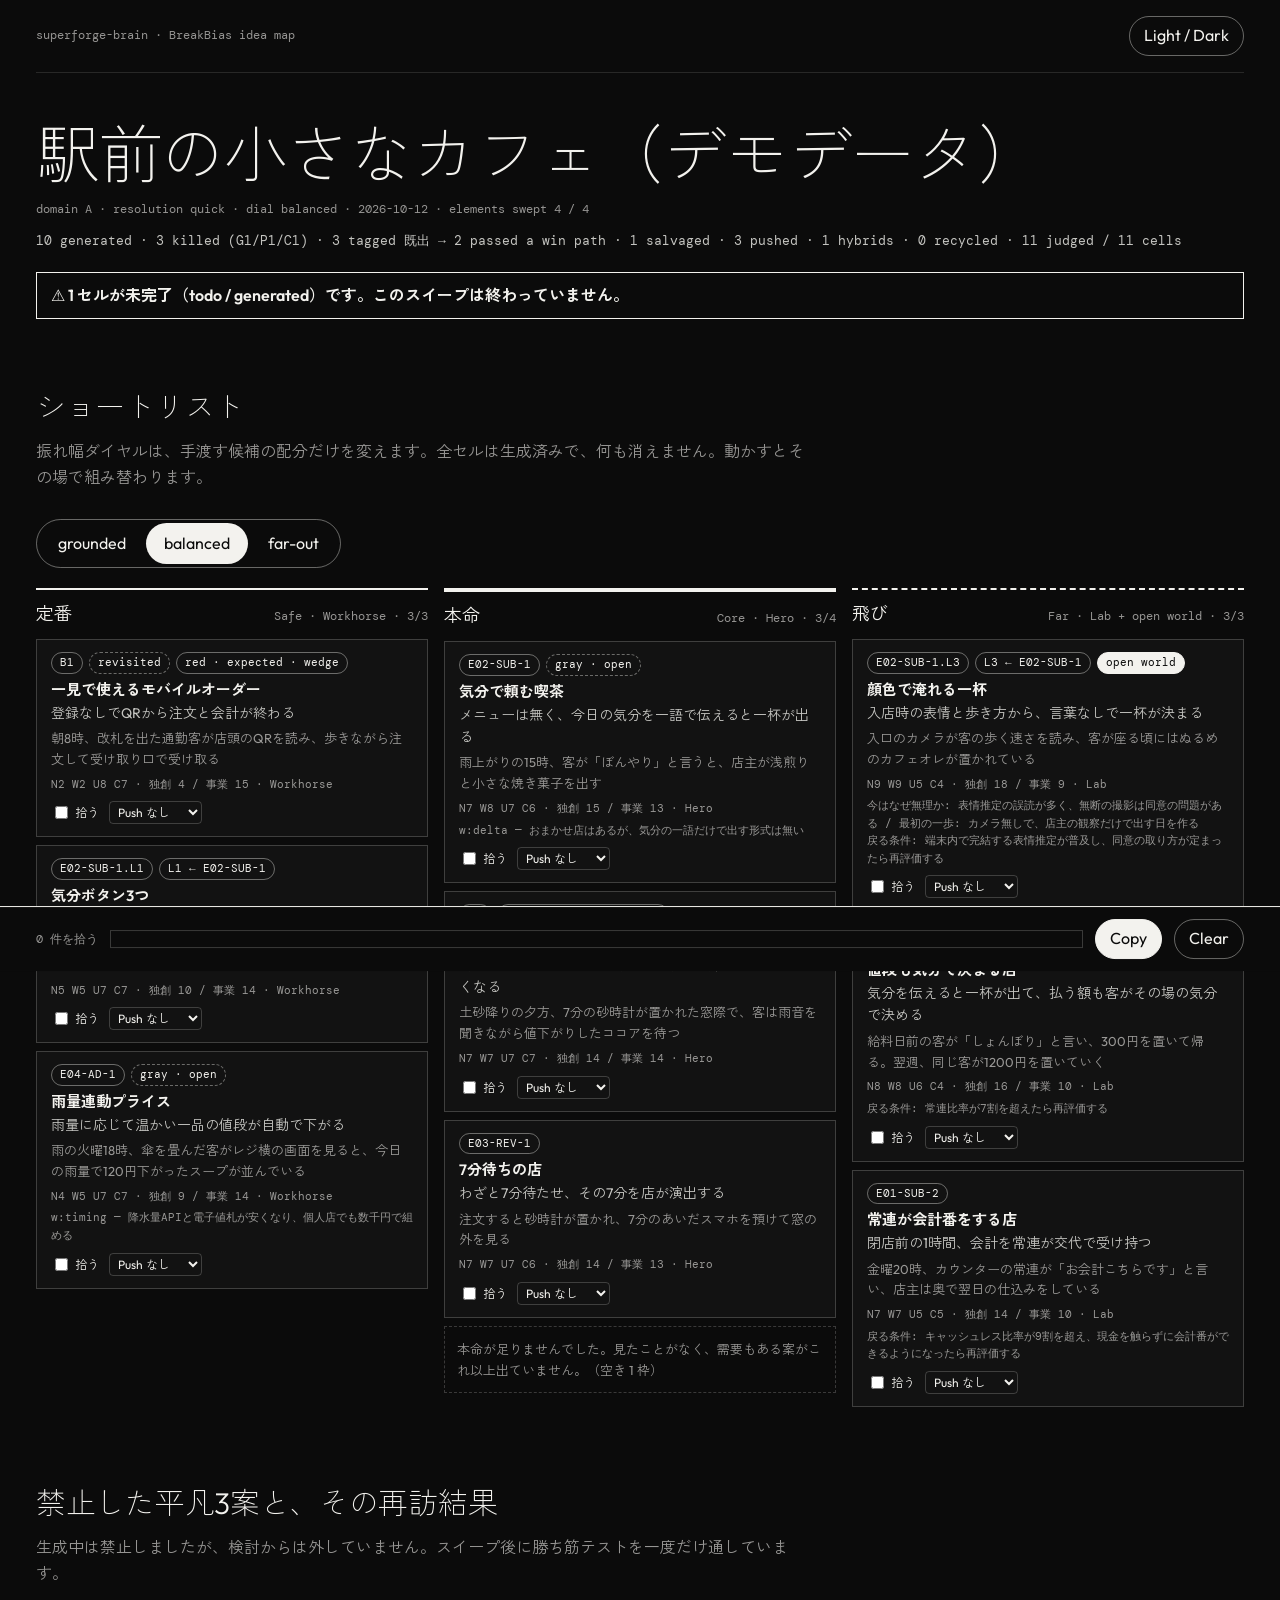
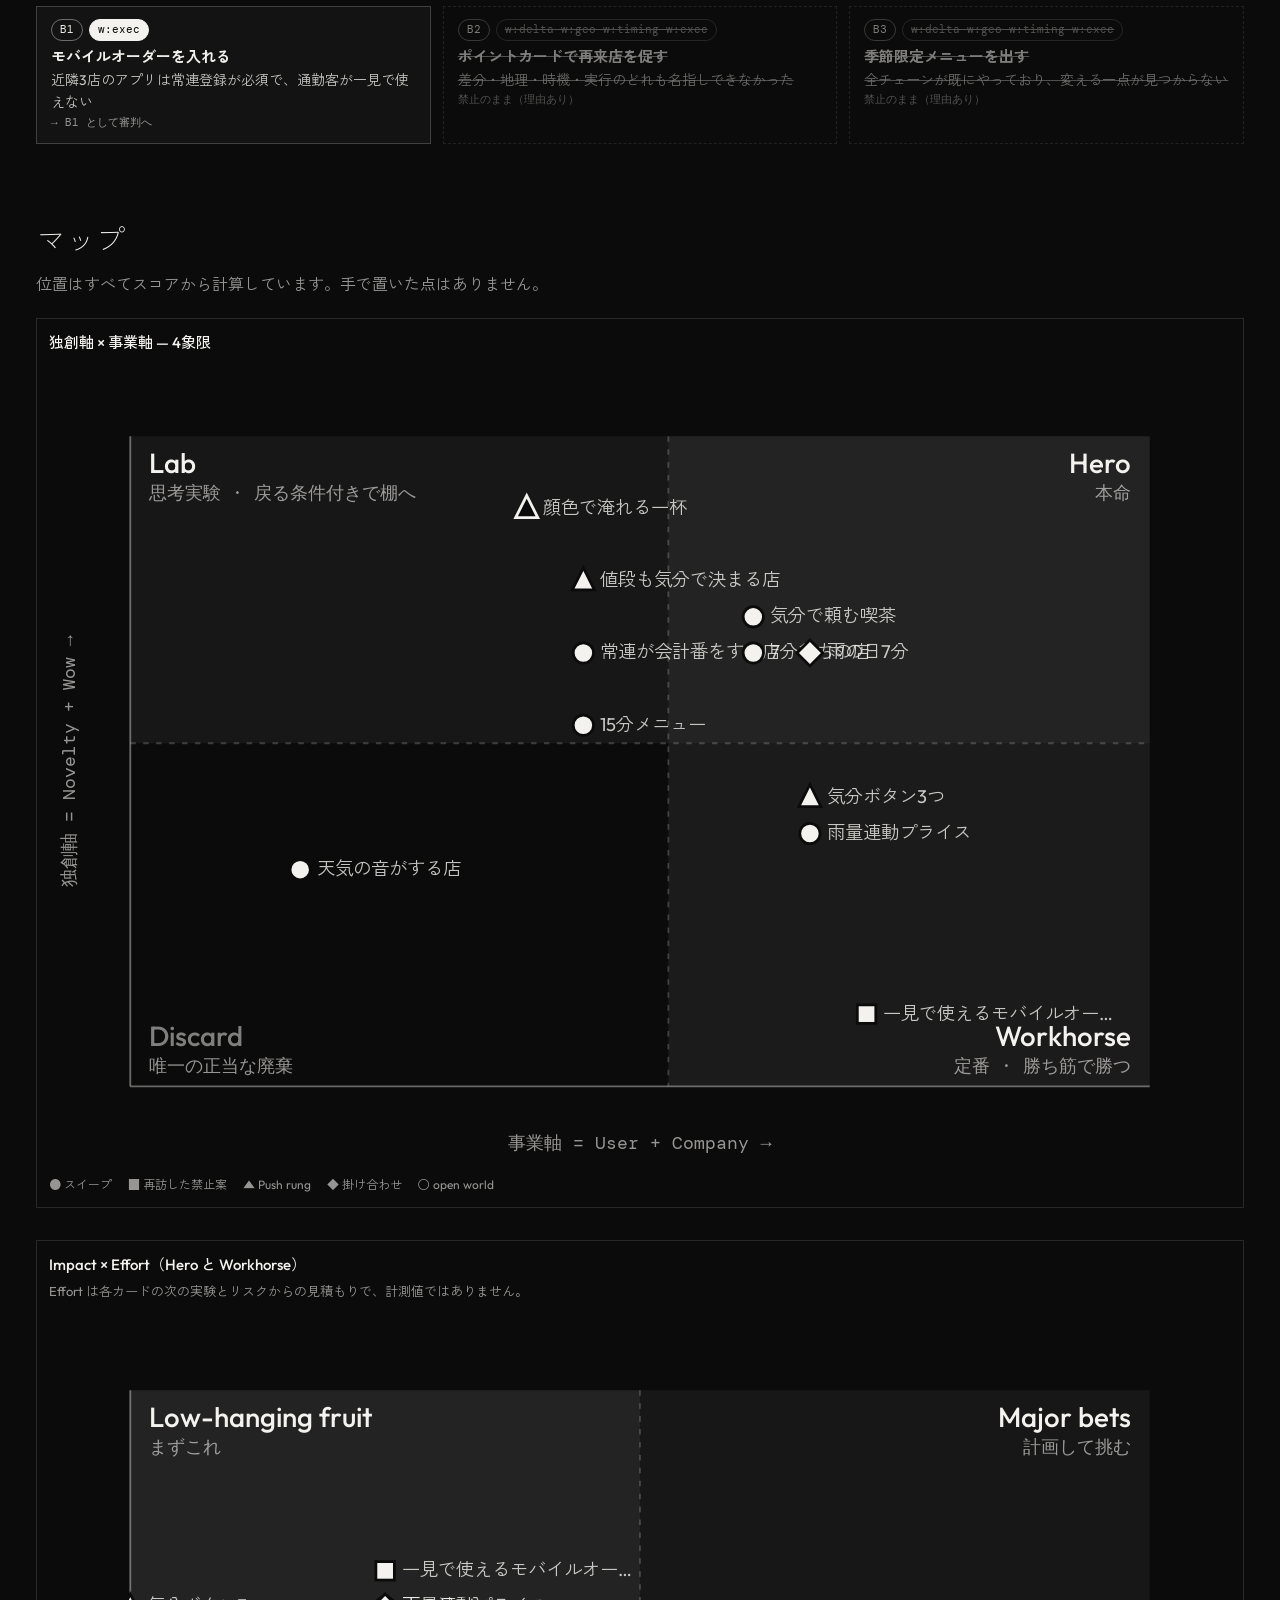
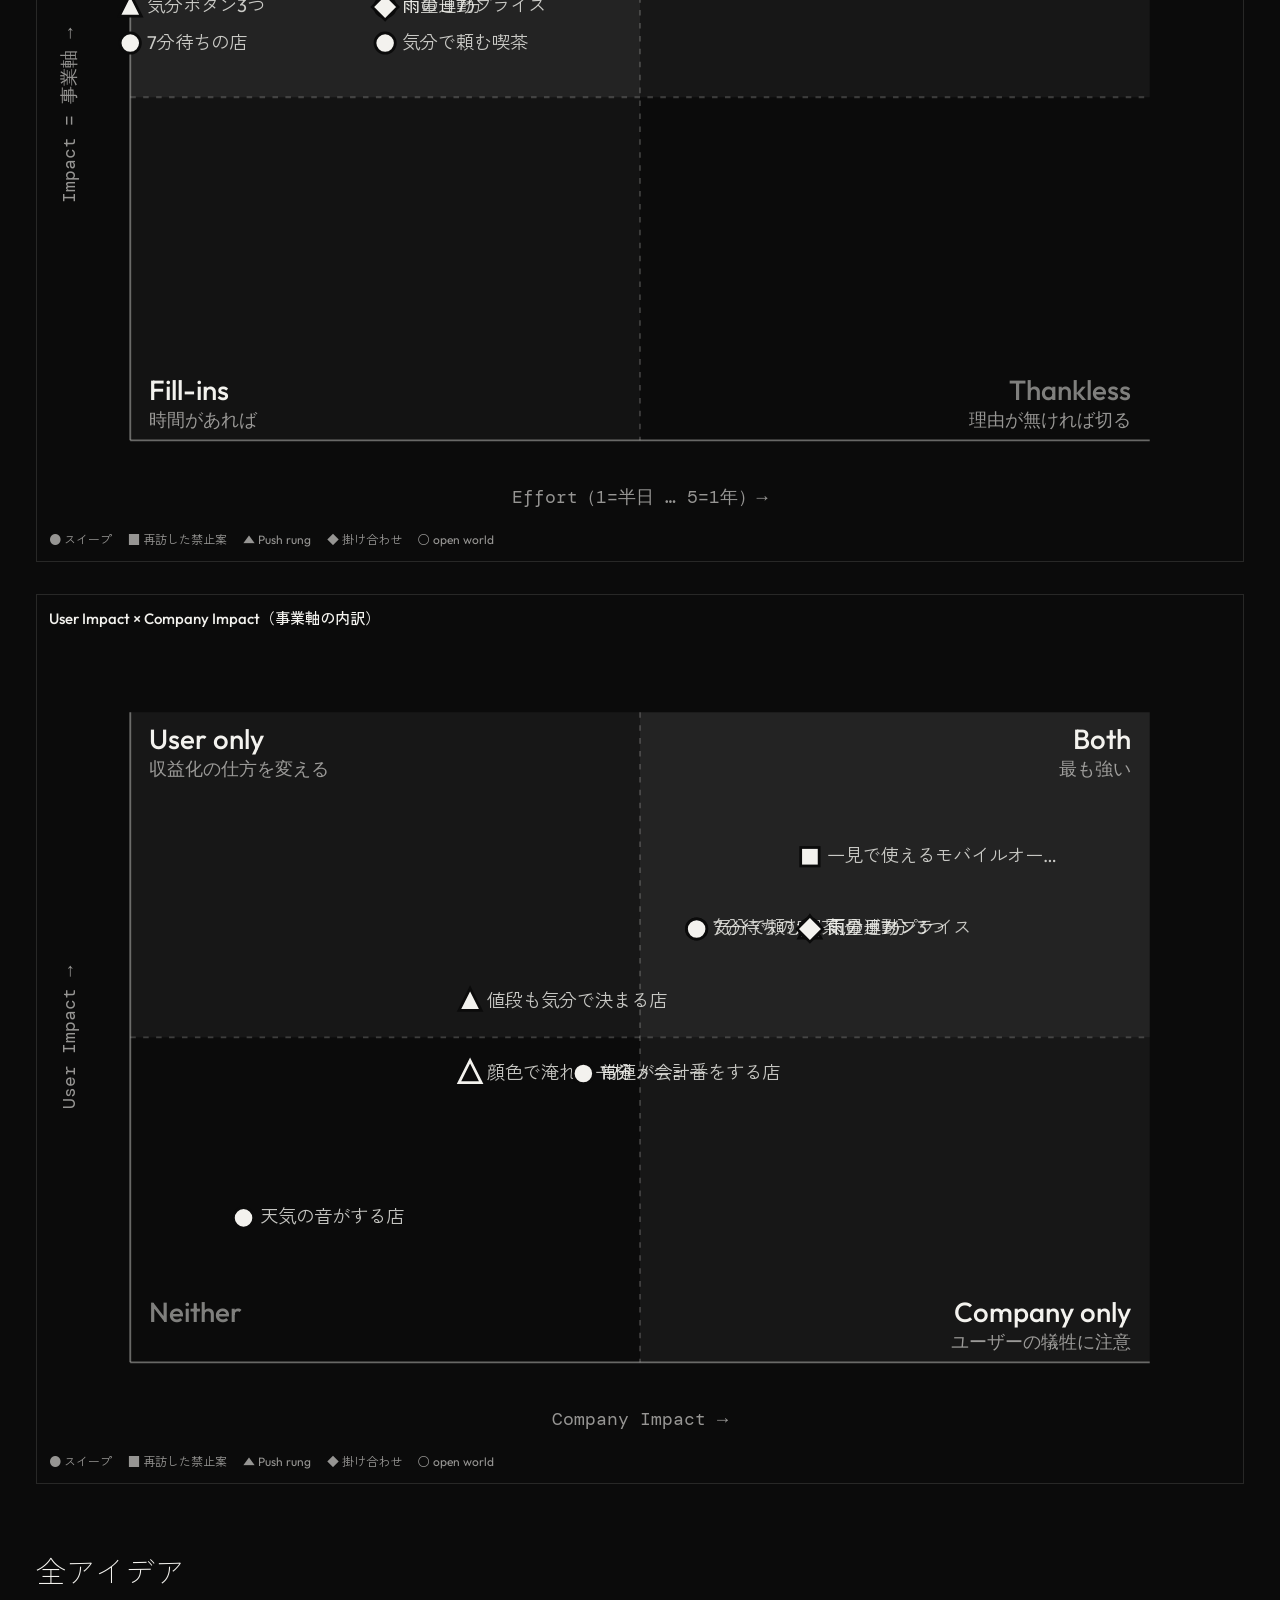
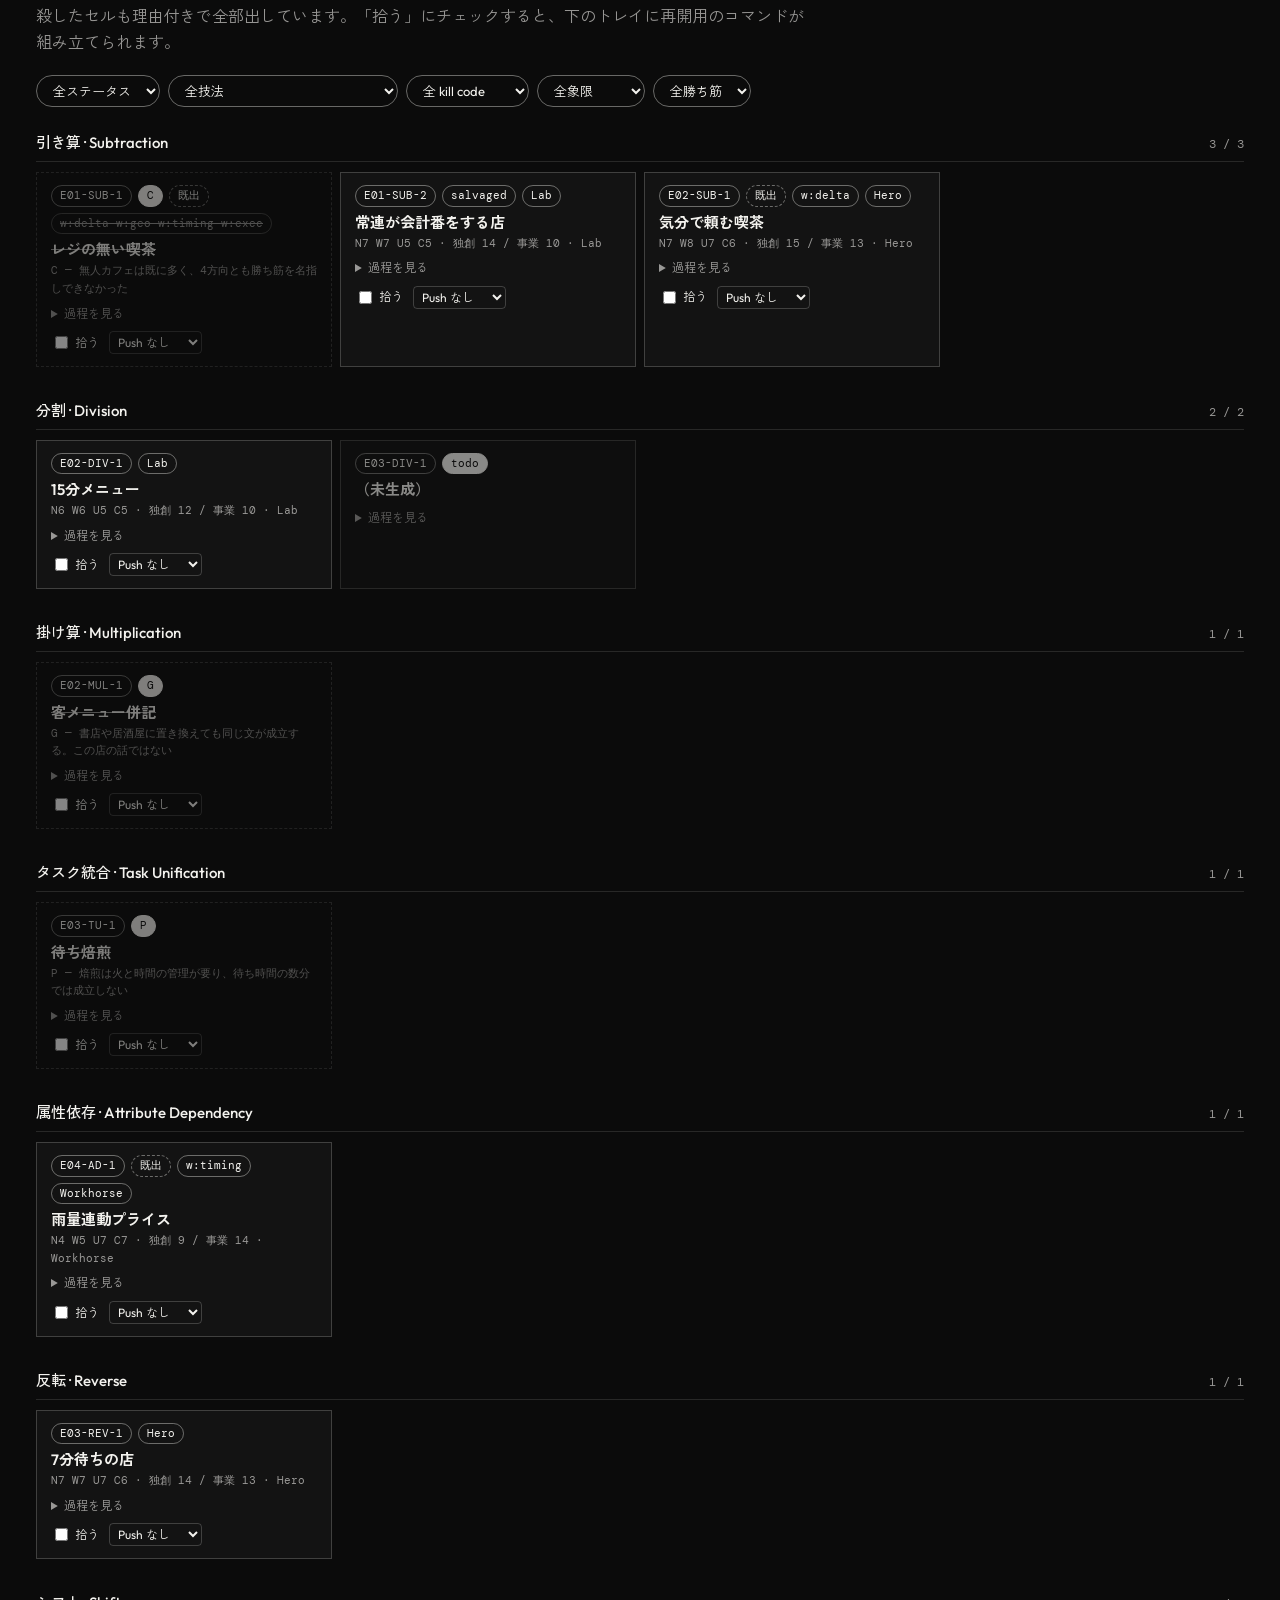
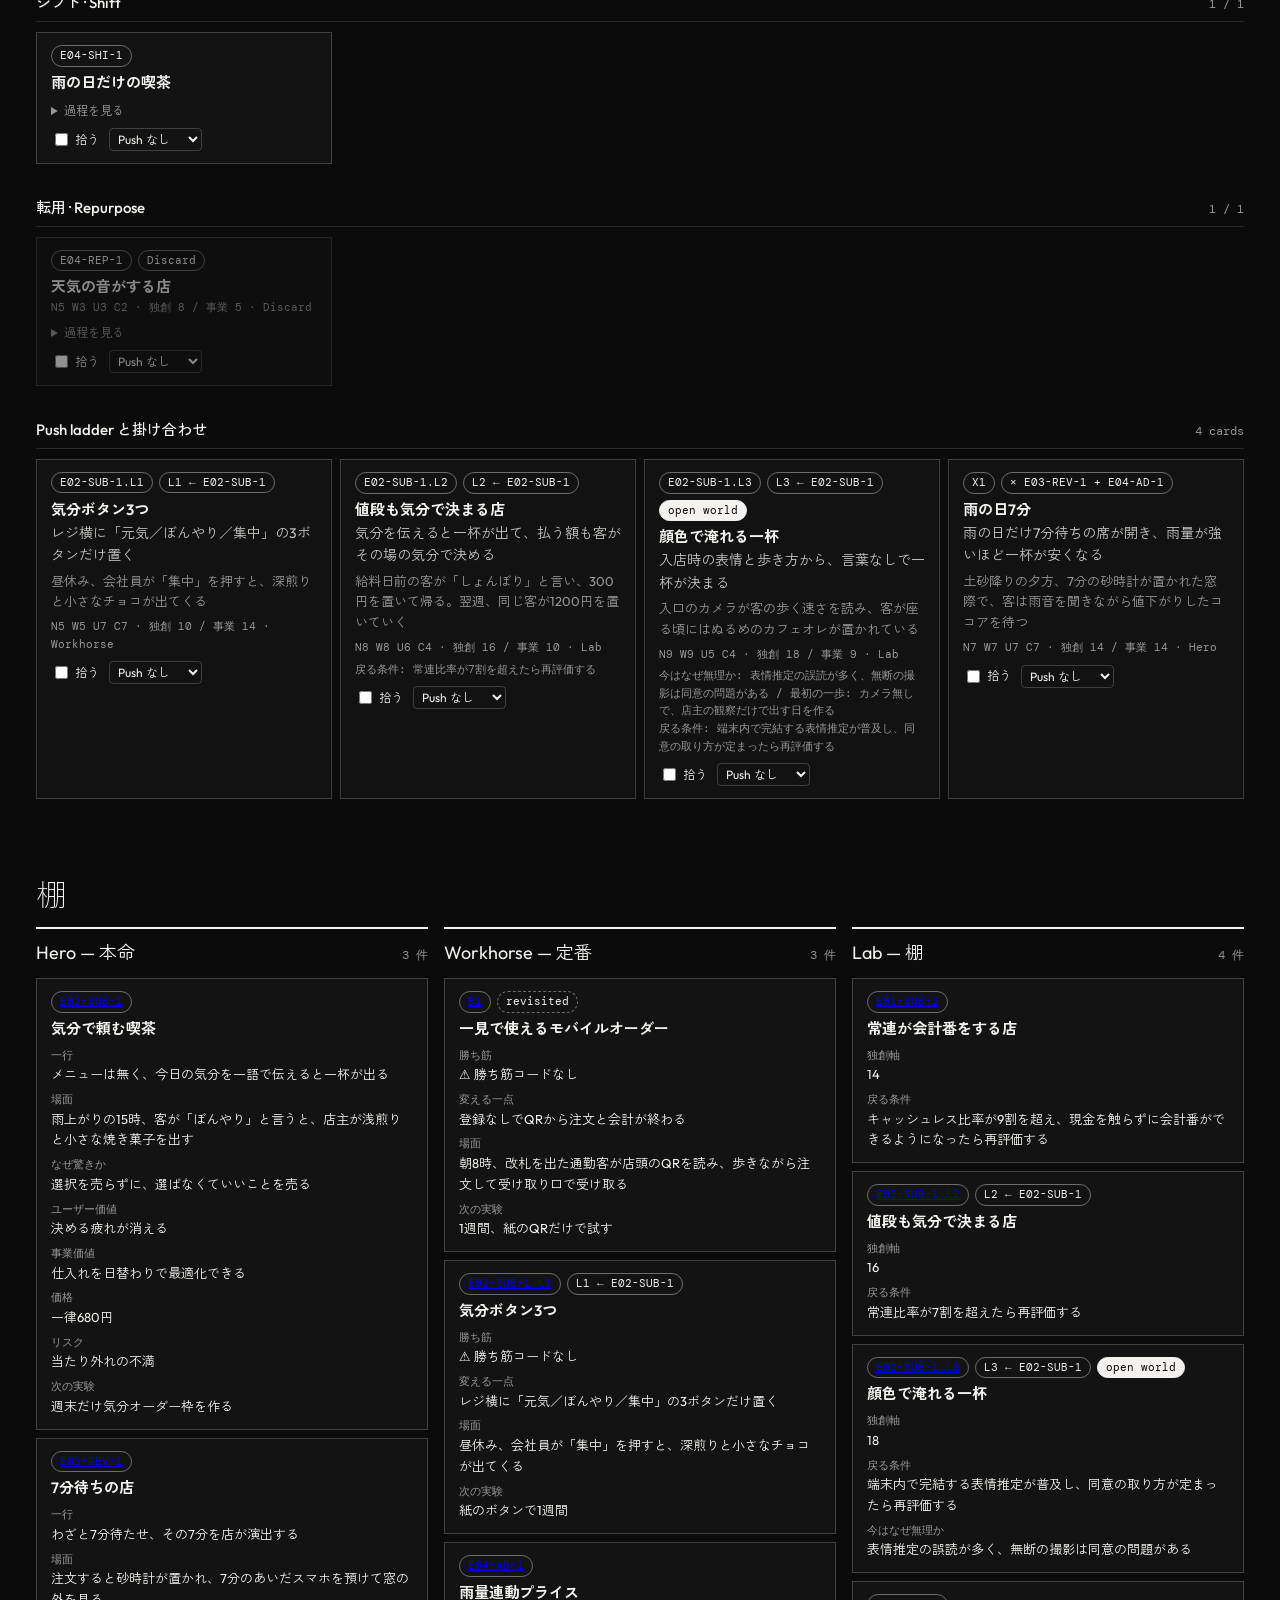
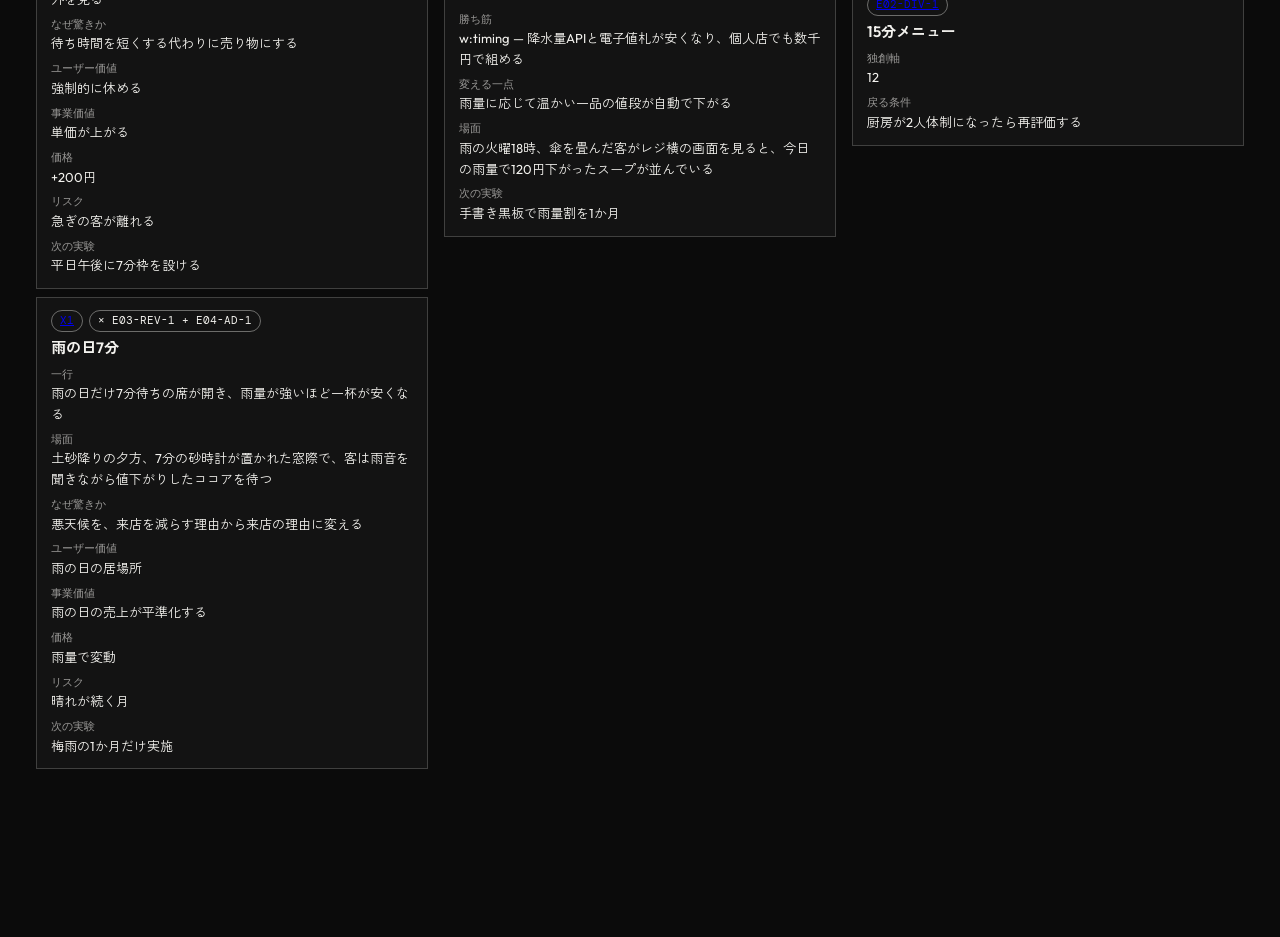
==== commit ddb8e92b: "idea-map.html: keep the ledger tag out of the header comment A writer that replaces the first match " ====
--- a/skills/superforge-brain/assets/idea-map.html
+++ b/skills/superforge-brain/assets/idea-map.html
@@ -6,8 +6,10 @@
 <title>BreakBias Idea Map</title>
 <!--
   Reference implementation of references/idea-map-output.md.
-  To use: copy to docs/product-idea.html and replace ONLY the JSON inside
-  <script type="application/json" id="ledger"> with docs/product-idea.ledger.json.
+  To use: copy to docs/product-idea.html and replace ONLY the JSON inside the
+  application/json script block whose id is "ledger" (further down the page)
+  with docs/product-idea.ledger.json. This comment deliberately does not spell
+  out that tag, so a find-the-first-match replace cannot land inside it.
   Everything on the page — shortlist, maps, board, coverage line — is computed
   from that one object. Quadrants and lanes are derived from scores here and
   must never be written into the ledger.
